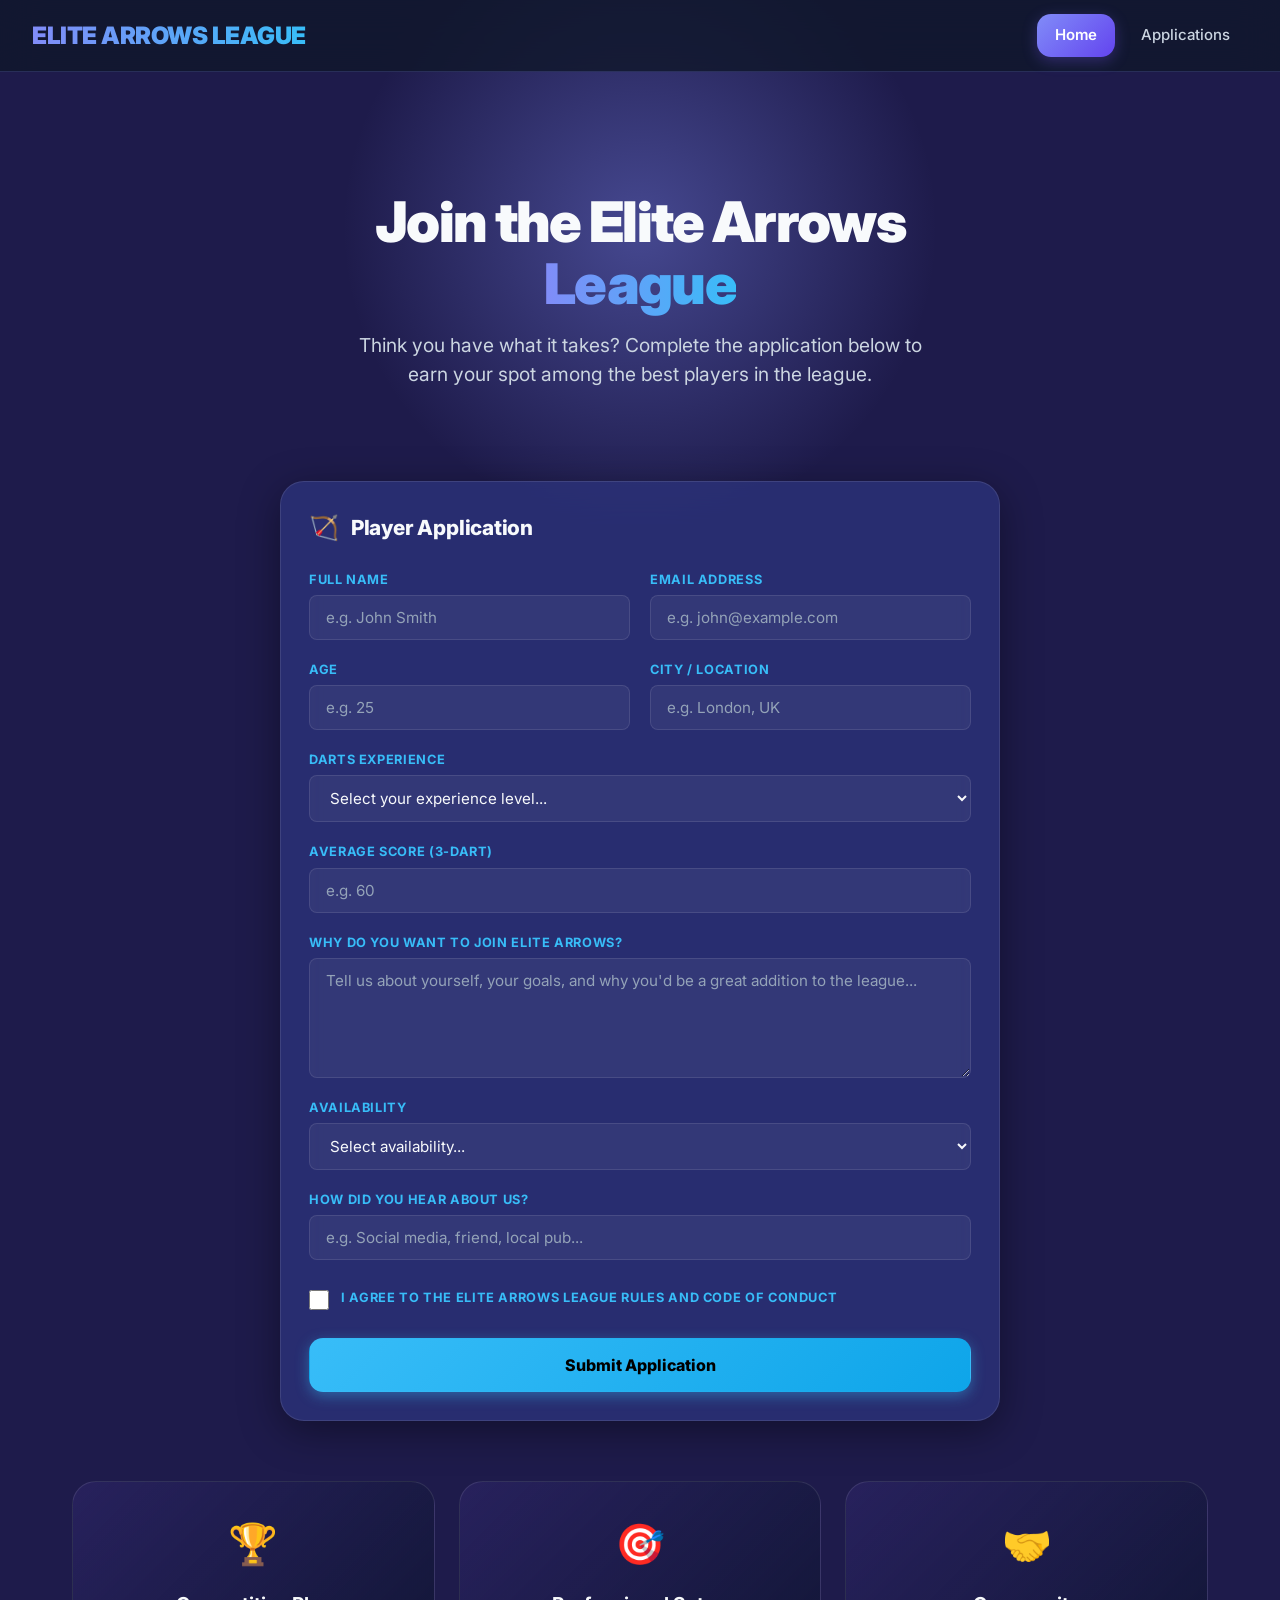
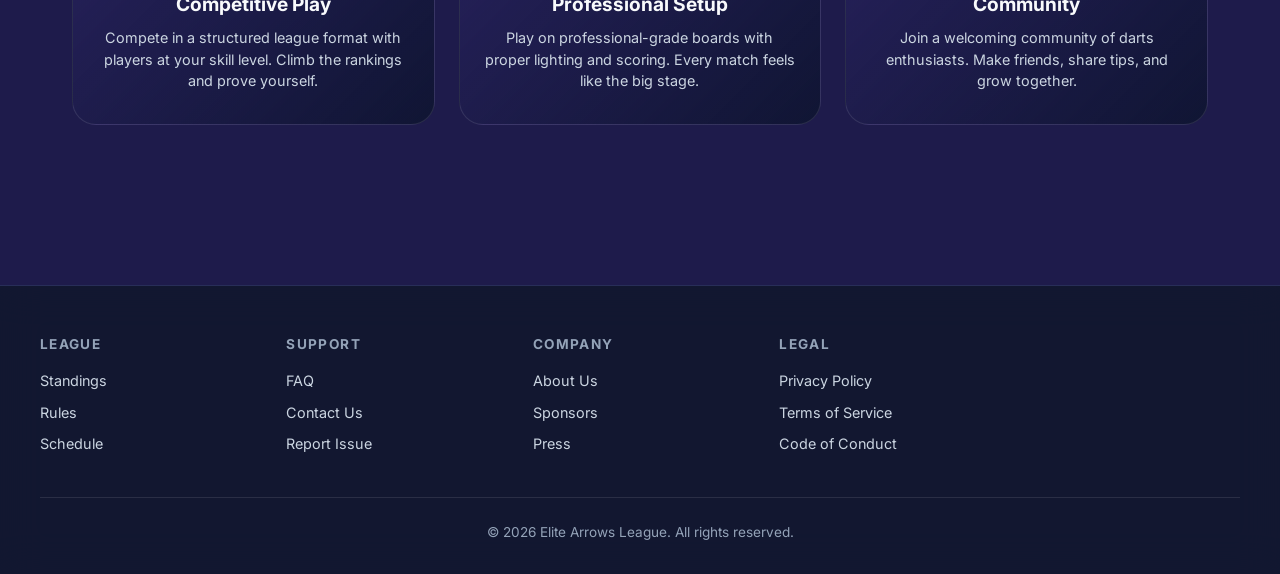
==== index.html @ 90905b4f "Transform merch shop into Elite Arrows League application portal" ====
<!DOCTYPE html>
<html lang="en">
<head>
  <meta charset="UTF-8" />
  <meta name="viewport" content="width=device-width, initial-scale=1.0" />
  <meta name="theme-color" content="#1e1b4b" />
  <meta name="description" content="Join the Elite Arrows League - Submit your application to compete" />
  <title>Elite Arrows League - Applications</title>
  <link rel="preconnect" href="https://fonts.googleapis.com">
  <link rel="preconnect" href="https://fonts.gstatic.com" crossorigin>
  <link href="https://fonts.googleapis.com/css2?family=Inter:wght@300;400;500;600;700;800;900&display=swap" rel="stylesheet">
  <link rel="stylesheet" href="styles.css" />
</head>
<body>
  <div class="page-wrapper">
    <!-- Header -->
    <header class="header">
      <a href="/" class="header-logo">ELITE ARROWS LEAGUE</a>
      <nav class="header-nav">
        <a href="/" class="active">Home</a>
        <a href="applications.html">Applications</a>
      </nav>
      <button class="mobile-menu-btn" id="menuBtn" aria-label="Menu">☰</button>
    </header>

    <!-- Mobile Navigation -->
    <div class="mobile-overlay" id="mobileOverlay"></div>
    <nav class="mobile-nav" id="mobileNav">
      <div class="header-logo">ELITE ARROWS LEAGUE</div>
      <a href="/" class="active">Home</a>
      <a href="applications.html">Applications</a>
    </nav>

    <!-- Main Content -->
    <main class="main-content">
      <!-- Hero -->
      <section class="hero animate-fade-in">
        <h1>Join the Elite Arrows<br><span>League</span></h1>
        <p>Think you have what it takes? Complete the application below to earn your spot among the best players in the league.</p>
      </section>

      <!-- Application Form -->
      <section class="application-section animate-slide-up">
        <div class="application-card card">
          <div class="card-title">
            <span class="card-icon">🏹</span>
            Player Application
          </div>
          <form id="applicationForm" class="application-form">
            <div class="form-row">
              <div class="form-group">
                <label for="fullName">Full Name</label>
                <input type="text" id="fullName" class="form-input" placeholder="e.g. John Smith" required>
              </div>
              <div class="form-group">
                <label for="email">Email Address</label>
                <input type="email" id="email" class="form-input" placeholder="e.g. john@example.com" required>
              </div>
            </div>
            <div class="form-row">
              <div class="form-group">
                <label for="age">Age</label>
                <input type="number" id="age" class="form-input" placeholder="e.g. 25" min="16" max="99" required>
              </div>
              <div class="form-group">
                <label for="location">City / Location</label>
                <input type="text" id="location" class="form-input" placeholder="e.g. London, UK" required>
              </div>
            </div>
            <div class="form-group">
              <label for="experience">Darts Experience</label>
              <select id="experience" class="form-input" required>
                <option value="">Select your experience level...</option>
                <option value="beginner">Beginner - Just starting out</option>
                <option value="intermediate">Intermediate - Play casually with friends</option>
                <option value="advanced">Advanced - League or tournament experience</option>
                <option value="professional">Professional - Competed at a high level</option>
              </select>
            </div>
            <div class="form-group">
              <label for="avgScore">Average Score (3-dart)</label>
              <input type="number" id="avgScore" class="form-input" placeholder="e.g. 60" min="0" max="180" step="0.1">
            </div>
            <div class="form-group">
              <label for="whyJoin">Why do you want to join Elite Arrows?</label>
              <textarea id="whyJoin" class="form-input form-textarea" placeholder="Tell us about yourself, your goals, and why you'd be a great addition to the league..." required></textarea>
            </div>
            <div class="form-group">
              <label for="availability">Availability</label>
              <select id="availability" class="form-input" required>
                <option value="">Select availability...</option>
                <option value="weekdays">Weekdays (Mon-Fri)</option>
                <option value="weekends">Weekends</option>
                <option value="evenings">Evenings (after 6pm)</option>
                <option value="flexible">Flexible - Available anytime</option>
              </select>
            </div>
            <div class="form-group">
              <label for="referral">How did you hear about us?</label>
              <input type="text" id="referral" class="form-input" placeholder="e.g. Social media, friend, local pub...">
            </div>
            <div class="form-group checkbox-group">
              <label class="checkbox-label">
                <input type="checkbox" id="agreeTerms" required>
                <span>I agree to the Elite Arrows League rules and code of conduct</span>
              </label>
            </div>
            <button type="submit" class="btn btn-cyan btn-submit">Submit Application</button>
          </form>
        </div>
      </section>

      <!-- Features -->
      <section class="features-grid">
        <div class="feature-card">
          <div class="feature-icon">🏆</div>
          <h3>Competitive Play</h3>
          <p>Compete in a structured league format with players at your skill level. Climb the rankings and prove yourself.</p>
        </div>
        <div class="feature-card">
          <div class="feature-icon">🎯</div>
          <h3>Professional Setup</h3>
          <p>Play on professional-grade boards with proper lighting and scoring. Every match feels like the big stage.</p>
        </div>
        <div class="feature-card">
          <div class="feature-icon">🤝</div>
          <h3>Community</h3>
          <p>Join a welcoming community of darts enthusiasts. Make friends, share tips, and grow together.</p>
        </div>
      </section>
    </main>

    <!-- Footer -->
    <footer class="footer">
      <div class="footer-grid">
        <div class="footer-col">
          <h4>League</h4>
          <a href="#">Standings</a>
          <a href="#">Rules</a>
          <a href="#">Schedule</a>
        </div>
        <div class="footer-col">
          <h4>Support</h4>
          <a href="#">FAQ</a>
          <a href="#">Contact Us</a>
          <a href="#">Report Issue</a>
        </div>
        <div class="footer-col">
          <h4>Company</h4>
          <a href="#">About Us</a>
          <a href="#">Sponsors</a>
          <a href="#">Press</a>
        </div>
        <div class="footer-col">
          <h4>Legal</h4>
          <a href="#">Privacy Policy</a>
          <a href="#">Terms of Service</a>
          <a href="#">Code of Conduct</a>
        </div>
      </div>
      <div class="footer-bottom">
        &copy; 2026 Elite Arrows League. All rights reserved.
      </div>
    </footer>
  </div>

  <!-- Toast -->
  <div class="toast" id="toast"></div>

  <script src="script.js"></script>
</body>
</html>
---- styles.css ----
:root {
  --bg-primary: #1e1b4b;
  --bg-secondary: #312e81;
  --bg-card: #2e3885a6;
  --bg-hover: #8b5cf633;
  --bg-active: #8b5cf64d;
  --text-primary: #f8fafc;
  --text-secondary: #cbd5e1;
  --text-muted: #94a3b8;
  --accent-primary: #818cf8;
  --accent-hover: #a5b4fc;
  --accent-cyan: #38bdf8;
  --accent-cyan-glow: #38bdf866;
  --accent-purple-glow: #818cf866;
  --success: #10b981;
  --success-bg: #10b9811f;
  --error: #ef4444;
  --error-bg: #ef44441f;
  --warning: #f59e0b;
  --border: #ffffff1a;
  --border-focus: #7c5cfc80;
  --border-radius-sm: 8px;
  --border-radius-md: 14px;
  --border-radius-lg: 24px;
  --container-max: 1200px;
  --header-height: 72px;
}

* {
  box-sizing: border-box;
  -webkit-tap-highlight-color: transparent;
  margin: 0;
  padding: 0;
}

html, body {
  background-color: var(--bg-primary);
  width: 100%;
  min-height: 100%;
  overflow-x: hidden;
}

body {
  color: var(--text-primary);
  -webkit-font-smoothing: antialiased;
  font-family: 'Inter', system-ui, -apple-system, sans-serif;
  line-height: 1.5;
}

a {
  color: inherit;
  text-decoration: none;
}

img {
  max-width: 100%;
  display: block;
}

/* Glassmorphism */
.glass {
  background: linear-gradient(135deg, #0d142eb3 0%, #0a0f24cc 100%);
  backdrop-filter: blur(16px);
  -webkit-backdrop-filter: blur(16px);
  border: 1px solid var(--border);
  box-shadow: 0 8px 32px #0006;
}

/* Layout */
.page-wrapper {
  min-height: 100vh;
  display: flex;
  flex-direction: column;
}

/* Header */
.header {
  height: var(--header-height);
  background: #0f172acc;
  backdrop-filter: blur(20px);
  -webkit-backdrop-filter: blur(20px);
  border-bottom: 1px solid #818cf833;
  padding: 0 32px;
  display: flex;
  align-items: center;
  justify-content: space-between;
  position: sticky;
  top: 0;
  z-index: 100;
}

.header-logo {
  font-size: 1.5rem;
  font-weight: 900;
  letter-spacing: -0.02em;
  background: linear-gradient(to right, var(--accent-primary), var(--accent-cyan));
  -webkit-text-fill-color: transparent;
  -webkit-background-clip: text;
  background-clip: text;
}

.header-nav {
  display: flex;
  align-items: center;
  gap: 8px;
}

.header-nav a {
  color: var(--text-secondary);
  border-radius: var(--border-radius-md);
  padding: 10px 18px;
  font-size: 0.9375rem;
  font-weight: 500;
  transition: all 0.2s;
}

.header-nav a:hover {
  background: var(--bg-hover);
  color: var(--text-primary);
}

.header-nav a.active {
  background: linear-gradient(135deg, var(--accent-primary) 0%, #6344ef 100%);
  color: #fff;
  font-weight: 600;
  box-shadow: 0 4px 15px #7c5cfc4d;
}

.mobile-menu-btn {
  display: none;
  background: #0d142ecc;
  backdrop-filter: blur(12px);
  -webkit-backdrop-filter: blur(12px);
  border: 1px solid var(--border);
  color: var(--accent-cyan);
  width: 44px;
  height: 44px;
  border-radius: 12px;
  align-items: center;
  justify-content: center;
  cursor: pointer;
  font-size: 1.3rem;
  box-shadow: 0 4px 12px #0000004d;
}

/* Main Content */
.main-content {
  flex: 1;
  width: 100%;
  max-width: var(--container-max);
  margin: 0 auto;
  padding: 40px 32px;
}

/* Buttons */
.btn {
  border-radius: var(--border-radius-md);
  cursor: pointer;
  user-select: none;
  -webkit-user-select: none;
  border: 1px solid transparent;
  justify-content: center;
  align-items: center;
  gap: 10px;
  padding: 12px 24px;
  font-size: 0.9rem;
  font-weight: 700;
  font-family: inherit;
  transition: all 0.2s cubic-bezier(0.4, 0, 0.2, 1);
  display: inline-flex;
  text-decoration: none;
}

.btn-primary {
  background: linear-gradient(135deg, var(--accent-primary) 0%, #6344ef 100%);
  color: #fff;
  box-shadow: 0 4px 14px #7c5cfc66;
}

.btn-primary:hover:not(:disabled) {
  transform: translateY(-1px);
  box-shadow: 0 6px 20px #7c5cfc80;
}

.btn-secondary {
  border-color: var(--border);
  color: var(--text-primary);
  background: #ffffff0d;
}

.btn-secondary:hover:not(:disabled) {
  background: #ffffff14;
}

.btn-cyan {
  background: linear-gradient(135deg, var(--accent-cyan), #0ea5e9);
  color: #000;
  font-weight: 800;
  box-shadow: 0 4px 14px var(--accent-cyan-glow);
}

.btn-cyan:hover:not(:disabled) {
  transform: translateY(-1px);
  box-shadow: 0 6px 20px var(--accent-cyan-glow);
}

.btn-sm {
  padding: 8px 16px;
  font-size: 0.8rem;
}

/* Cards */
.card {
  background: var(--bg-card);
  backdrop-filter: blur(20px);
  -webkit-backdrop-filter: blur(20px);
  border: 1px solid var(--border);
  border-radius: var(--border-radius-lg);
  padding: 28px;
  box-shadow: 0 10px 40px #0006;
}

.card-title {
  color: var(--text-primary);
  letter-spacing: -0.01em;
  align-items: center;
  gap: 12px;
  margin-bottom: 24px;
  font-size: 1.3rem;
  font-weight: 800;
  display: flex;
}

/* Hero Section */
.hero {
  text-align: center;
  padding: 80px 0 60px;
  position: relative;
}

.hero::before {
  content: '';
  position: absolute;
  top: -50%;
  left: 50%;
  transform: translateX(-50%);
  width: 600px;
  height: 600px;
  background: radial-gradient(circle, var(--accent-purple-glow) 0%, transparent 70%);
  pointer-events: none;
}

.hero h1 {
  font-size: 3.5rem;
  font-weight: 900;
  letter-spacing: -0.03em;
  line-height: 1.1;
  margin-bottom: 16px;
  position: relative;
}

.hero h1 span {
  background: linear-gradient(to right, var(--accent-primary), var(--accent-cyan));
  -webkit-text-fill-color: transparent;
  -webkit-background-clip: text;
  background-clip: text;
}

.hero p {
  color: var(--text-secondary);
  font-size: 1.2rem;
  max-width: 600px;
  margin: 0 auto 32px;
  position: relative;
}

/* Section Title */
.section-title {
  font-size: 1.8rem;
  font-weight: 900;
  letter-spacing: -0.02em;
  margin-bottom: 32px;
}

.section-title span {
  background: linear-gradient(to right, var(--accent-primary), var(--accent-cyan));
  -webkit-text-fill-color: transparent;
  -webkit-background-clip: text;
  background-clip: text;
}

/* Application Form Section */
.application-section {
  max-width: 720px;
  margin: 0 auto 60px;
}

.application-card .card-icon {
  font-size: 1.5rem;
}

.application-form {
  display: flex;
  flex-direction: column;
  gap: 20px;
}

.form-row {
  display: grid;
  grid-template-columns: 1fr 1fr;
  gap: 20px;
}

.form-group {
  display: flex;
  flex-direction: column;
  gap: 6px;
}

.form-group label {
  color: var(--accent-cyan);
  font-size: 0.8rem;
  font-weight: 700;
  text-transform: uppercase;
  letter-spacing: 0.05em;
}

.form-input {
  background: #ffffff0d;
  border: 1px solid var(--border);
  border-radius: var(--border-radius-sm);
  padding: 12px 16px;
  color: var(--text-primary);
  font-family: inherit;
  font-size: 0.95rem;
  transition: all 0.2s;
  outline: none;
}

.form-input:focus {
  border-color: var(--border-focus);
  box-shadow: 0 0 0 3px #7c5cfc33;
  background: #ffffff14;
}

.form-input::placeholder {
  color: var(--text-muted);
}

.form-textarea {
  min-height: 120px;
  resize: vertical;
}

.checkbox-group {
  margin-top: 8px;
}

.checkbox-label {
  display: flex;
  align-items: flex-start;
  gap: 12px;
  cursor: pointer;
  font-size: 0.9rem;
  color: var(--text-secondary);
}

.checkbox-label input[type="checkbox"] {
  width: 20px;
  height: 20px;
  margin-top: 2px;
  accent-color: var(--accent-primary);
  cursor: pointer;
  flex-shrink: 0;
}

.btn-submit {
  width: 100%;
  padding: 16px;
  font-size: 1rem;
  margin-top: 8px;
}

/* Applications List Page */
.applications-list {
  display: flex;
  flex-direction: column;
  gap: 20px;
}

.app-card {
  background: var(--bg-card);
  border: 1px solid var(--border);
  border-radius: var(--border-radius-lg);
  overflow: hidden;
  transition: all 0.3s;
}

.app-card:hover {
  border-color: var(--accent-primary);
  box-shadow: 0 10px 30px #7c5cfc33;
}

.app-card-header {
  display: flex;
  justify-content: space-between;
  align-items: center;
  padding: 20px 24px;
  border-bottom: 1px solid var(--border);
  background: #ffffff08;
}

.app-name {
  font-size: 1.1rem;
  font-weight: 700;
}

.app-id {
  font-size: 0.75rem;
  color: var(--text-muted);
  margin-top: 4px;
  font-family: monospace;
}

.app-status {
  font-size: 0.75rem;
  font-weight: 700;
  text-transform: uppercase;
  letter-spacing: 0.08em;
  padding: 6px 14px;
  border-radius: 99px;
}

.status-pending {
  background: #f59e0b1f;
  color: var(--warning);
  border: 1px solid #f59e0b33;
}

.status-approved {
  background: #10b9811f;
  color: var(--success);
  border: 1px solid #10b98133;
}

.status-rejected {
  background: #ef44441f;
  color: var(--error);
  border: 1px solid #ef444433;
}

.app-card-body {
  padding: 20px 24px;
}

.app-detail {
  font-size: 0.9rem;
  color: var(--text-secondary);
  margin-bottom: 8px;
}

.app-detail .detail-label {
  color: var(--text-muted);
  font-weight: 600;
}

.app-why-join {
  padding: 12px;
  background: #ffffff08;
  border-radius: var(--border-radius-sm);
  margin: 12px 0;
  border-left: 3px solid var(--accent-primary);
  line-height: 1.6;
}

.pending-badge {
  display: inline-flex;
  align-items: center;
  gap: 8px;
  background: #f59e0b1f;
  color: var(--warning);
  padding: 10px 20px;
  border-radius: 99px;
  font-size: 0.85rem;
  font-weight: 600;
  border: 1px solid #f59e0b33;
}

.pending-badge span {
  font-size: 1.2rem;
  font-weight: 800;
}

/* Features Section */
.features-grid {
  display: grid;
  grid-template-columns: repeat(auto-fill, minmax(300px, 1fr));
  gap: 24px;
  margin: 60px 0;
}

.feature-card {
  border-radius: var(--border-radius-lg);
  border: 1px solid var(--border);
  text-align: center;
  background: linear-gradient(135deg, #7c5cfc1a 0%, #0d142ecc 100%);
  padding: 32px 24px;
  transition: all 0.3s;
}

.feature-card:hover {
  border-color: var(--accent-primary);
  transform: translateY(-5px);
  box-shadow: 0 10px 30px #7c5cfc33;
}

.feature-icon {
  font-size: 2.5rem;
  margin-bottom: 16px;
}

.feature-card h3 {
  font-size: 1.2rem;
  font-weight: 700;
  margin-bottom: 8px;
}

.feature-card p {
  color: var(--text-secondary);
  font-size: 0.9rem;
}

/* Footer */
.footer {
  background: #0f172acc;
  backdrop-filter: blur(20px);
  -webkit-backdrop-filter: blur(20px);
  border-top: 1px solid #818cf833;
  padding: 48px 32px 32px;
  margin-top: 60px;
}

.footer-grid {
  max-width: var(--container-max);
  margin: 0 auto;
  display: grid;
  grid-template-columns: repeat(auto-fill, minmax(200px, 1fr));
  gap: 32px;
}

.footer-col h4 {
  font-size: 0.85rem;
  text-transform: uppercase;
  letter-spacing: 0.1em;
  color: var(--text-muted);
  margin-bottom: 16px;
}

.footer-col a {
  display: block;
  color: var(--text-secondary);
  font-size: 0.9rem;
  margin-bottom: 10px;
  transition: color 0.2s;
}

.footer-col a:hover {
  color: var(--accent-cyan);
}

.footer-bottom {
  max-width: var(--container-max);
  margin: 32px auto 0;
  padding-top: 24px;
  border-top: 1px solid var(--border);
  text-align: center;
  color: var(--text-muted);
  font-size: 0.85rem;
}

/* Text utilities */
.text-gradient {
  background: linear-gradient(to right, #fff 0%, var(--accent-cyan) 100%);
  -webkit-text-fill-color: transparent;
  -webkit-background-clip: text;
  background-clip: text;
}

/* Animations */
.animate-fade-in {
  animation: 0.5s ease-out fadeIn;
}

@keyframes fadeIn {
  from { opacity: 0; }
  to { opacity: 1; }
}

.animate-slide-up {
  animation: 0.3s ease-out slideUp;
}

@keyframes slideUp {
  from { opacity: 0; transform: translateY(20px); }
  to { opacity: 1; transform: translateY(0); }
}

/* Mobile Menu Overlay */
.mobile-overlay {
  display: none;
  position: fixed;
  inset: 0;
  background: #020617cc;
  backdrop-filter: blur(4px);
  -webkit-backdrop-filter: blur(4px);
  z-index: 200;
  opacity: 0;
  pointer-events: none;
  transition: opacity 0.3s;
}

.mobile-overlay.open {
  opacity: 1;
  pointer-events: auto;
}

.mobile-nav {
  position: fixed;
  top: 0;
  left: 0;
  bottom: 0;
  width: 85%;
  max-width: 300px;
  background: #0f172acc;
  backdrop-filter: blur(20px);
  -webkit-backdrop-filter: blur(20px);
  border-right: 1px solid #818cf833;
  z-index: 201;
  transform: translateX(-100%);
  transition: transform 0.3s cubic-bezier(0.4, 0, 0.2, 1);
  padding: 24px;
  display: flex;
  flex-direction: column;
  gap: 8px;
}

.mobile-nav.open {
  transform: translateX(0);
}

.mobile-nav .header-logo {
  margin-bottom: 24px;
  padding-bottom: 24px;
  border-bottom: 1px solid var(--border);
}

.mobile-nav a {
  color: var(--text-secondary);
  border-radius: var(--border-radius-md);
  padding: 14px 16px;
  font-size: 1rem;
  font-weight: 500;
  transition: all 0.2s;
}

.mobile-nav a:hover,
.mobile-nav a.active {
  background: var(--bg-hover);
  color: var(--text-primary);
}

/* Toast Notification */
.toast {
  position: fixed;
  bottom: 24px;
  right: 24px;
  background: var(--bg-secondary);
  border: 1px solid var(--border);
  border-radius: var(--border-radius-md);
  padding: 16px 24px;
  backdrop-filter: blur(16px);
  -webkit-backdrop-filter: blur(16px);
  box-shadow: 0 10px 40px #0009;
  transform: translateY(100px);
  opacity: 0;
  transition: all 0.3s cubic-bezier(0.4, 0, 0.2, 1);
  z-index: 999;
  font-weight: 600;
  display: flex;
  align-items: center;
  gap: 10px;
}

.toast.show {
  transform: translateY(0);
  opacity: 1;
}

.toast.success {
  border-color: var(--success);
}

.toast .toast-icon {
  font-size: 1.2rem;
}

/* Responsive */
@media (max-width: 1024px) {
  .hero h1 {
    font-size: 2.5rem;
  }
}

@media (max-width: 768px) {
  .header-nav {
    display: none;
  }

  .mobile-menu-btn {
    display: flex;
  }

  .main-content {
    padding: 24px 16px;
  }

  .hero {
    padding: 48px 0 40px;
  }

  .hero h1 {
    font-size: 2rem;
  }

  .hero p {
    font-size: 1rem;
  }

  .features-grid {
    grid-template-columns: 1fr;
  }

  .footer {
    padding: 32px 16px 24px;
  }

  .header {
    padding: 0 16px;
  }

  .form-row {
    grid-template-columns: 1fr;
  }
}
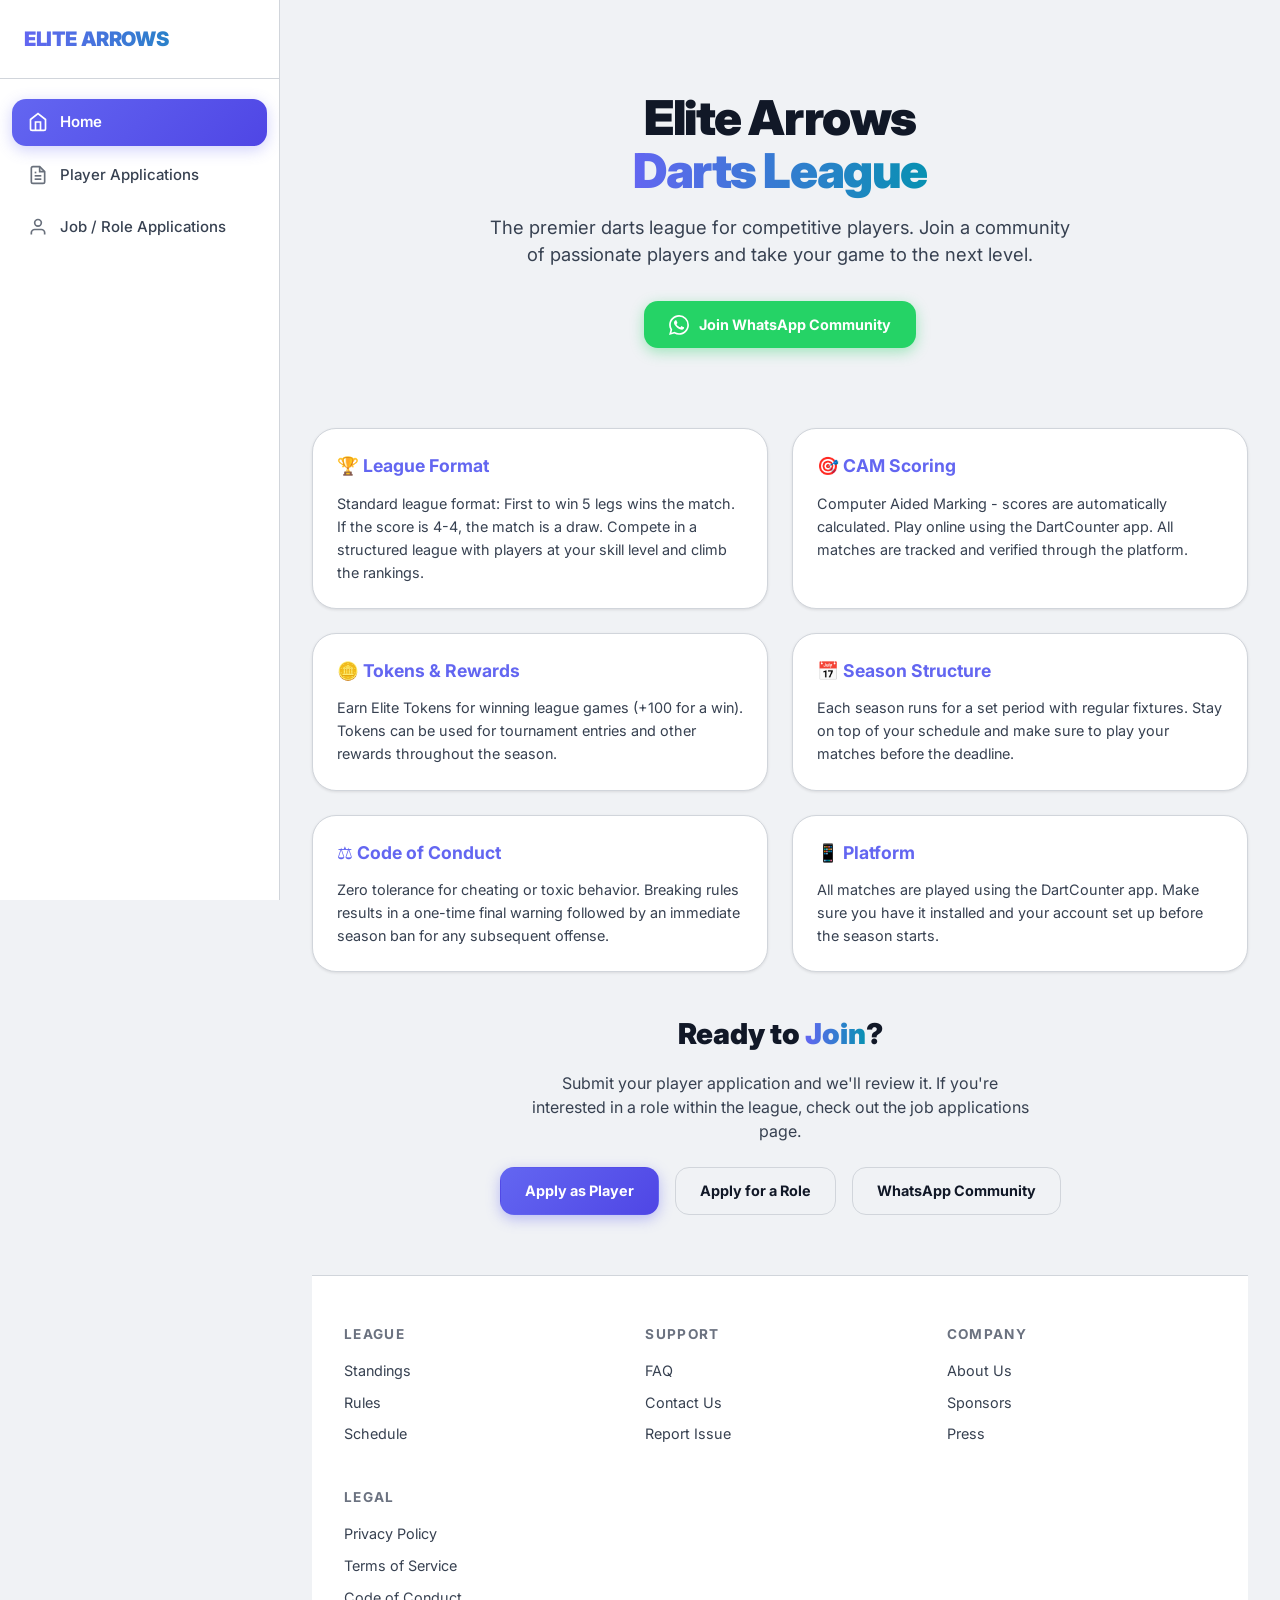
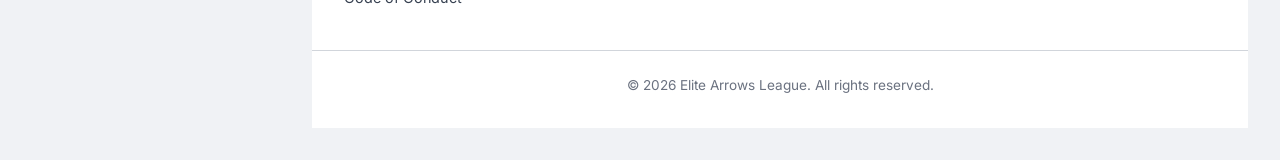
==== commit 912d2381: "Redesign site with sidebar layout, light theme, add roles page and WhatsApp link" ====
--- a/index.html
+++ b/index.html
@@ -3,9 +3,9 @@
 <head>
   <meta charset="UTF-8" />
   <meta name="viewport" content="width=device-width, initial-scale=1.0" />
-  <meta name="theme-color" content="#1e1b4b" />
-  <meta name="description" content="Join the Elite Arrows League - Submit your application to compete" />
-  <title>Elite Arrows League - Applications</title>
+  <meta name="theme-color" content="#f0f2f5" />
+  <meta name="description" content="Elite Arrows Darts League - Join the community" />
+  <title>Elite Arrows League</title>
   <link rel="preconnect" href="https://fonts.googleapis.com">
   <link rel="preconnect" href="https://fonts.gstatic.com" crossorigin>
   <link href="https://fonts.googleapis.com/css2?family=Inter:wght@300;400;500;600;700;800;900&display=swap" rel="stylesheet">
@@ -13,155 +13,124 @@
 </head>
 <body>
   <div class="page-wrapper">
-    <!-- Header -->
-    <header class="header">
-      <a href="/" class="header-logo">ELITE ARROWS LEAGUE</a>
-      <nav class="header-nav">
-        <a href="/" class="active">Home</a>
-        <a href="applications.html">Applications</a>
+    <!-- Sidebar -->
+    <aside class="sidebar">
+      <div class="sidebar-header">
+        <div class="sidebar-logo">ELITE ARROWS</div>
+      </div>
+      <nav class="sidebar-nav">
+        <a href="/" class="nav-item active">
+          <svg class="nav-icon" viewBox="0 0 24 24" fill="none" stroke="currentColor" stroke-width="2"><path d="M3 9l9-7 9 7v11a2 2 0 0 1-2 2H5a2 2 0 0 1-2-2z"/><polyline points="9 22 9 12 15 12 15 22"/></svg>
+          Home
+        </a>
+        <a href="applications.html" class="nav-item">
+          <svg class="nav-icon" viewBox="0 0 24 24" fill="none" stroke="currentColor" stroke-width="2"><path d="M14 2H6a2 2 0 0 0-2 2v16a2 2 0 0 0 2 2h12a2 2 0 0 0 2-2V8z"/><polyline points="14 2 14 8 20 8"/><line x1="16" y1="13" x2="8" y2="13"/><line x1="16" y1="17" x2="8" y2="17"/><polyline points="10 9 9 9 8 9"/></svg>
+          Player Applications
+        </a>
+        <a href="roles.html" class="nav-item">
+          <svg class="nav-icon" viewBox="0 0 24 24" fill="none" stroke="currentColor" stroke-width="2"><path d="M20 21v-2a4 4 0 0 0-4-4H8a4 4 0 0 0-4 4v2"/><circle cx="12" cy="7" r="4"/></svg>
+          Job / Role Applications
+        </a>
       </nav>
+    </aside>
+
+    <!-- Mobile Header -->
+    <div class="mobile-header">
+      <div class="sidebar-logo">ELITE ARROWS</div>
       <button class="mobile-menu-btn" id="menuBtn" aria-label="Menu">☰</button>
-    </header>
-
-    <!-- Mobile Navigation -->
+    </div>
     <div class="mobile-overlay" id="mobileOverlay"></div>
     <nav class="mobile-nav" id="mobileNav">
-      <div class="header-logo">ELITE ARROWS LEAGUE</div>
-      <a href="/" class="active">Home</a>
-      <a href="applications.html">Applications</a>
+      <div class="sidebar-logo" style="padding: 24px; border-bottom: 1px solid var(--border); margin-bottom: 12px;">ELITE ARROWS</div>
+      <a href="/" class="nav-item active">Home</a>
+      <a href="applications.html" class="nav-item">Player Applications</a>
+      <a href="roles.html" class="nav-item">Job / Role Applications</a>
     </nav>
 
     <!-- Main Content -->
     <main class="main-content">
       <!-- Hero -->
       <section class="hero animate-fade-in">
-        <h1>Join the Elite Arrows<br><span>League</span></h1>
-        <p>Think you have what it takes? Complete the application below to earn your spot among the best players in the league.</p>
+        <h1>Elite Arrows<br><span>Darts League</span></h1>
+        <p>The premier darts league for competitive players. Join a community of passionate players and take your game to the next level.</p>
+        <a href="https://chat.whatsapp.com/GNaYyJDxzMADbA1ARI1kne" target="_blank" rel="noopener noreferrer" class="btn btn-green">
+          <svg viewBox="0 0 24 24" width="20" height="20" fill="currentColor" style="flex-shrink: 0;"><path d="M17.472 14.382c-.297-.149-1.758-.867-2.03-.967-.273-.099-.471-.148-.67.15-.197.297-.767.966-.94 1.164-.173.199-.347.223-.644.075-.297-.15-1.255-.463-2.39-1.475-.883-.788-1.48-1.761-1.653-2.059-.173-.297-.018-.458.13-.606.134-.133.298-.347.446-.52.149-.174.198-.298.298-.497.099-.198.05-.371-.025-.52-.075-.149-.669-1.612-.916-2.207-.242-.579-.487-.5-.669-.51-.173-.008-.371-.01-.57-.01-.198 0-.52.074-.792.372-.272.297-1.04 1.016-1.04 2.479 0 1.462 1.065 2.875 1.213 3.074.149.198 2.096 3.2 5.077 4.487.709.306 1.262.489 1.694.625.712.227 1.36.195 1.871.118.571-.085 1.758-.719 2.006-1.413.248-.694.248-1.289.173-1.413-.074-.124-.272-.198-.57-.347m-5.421 7.403h-.004a9.87 9.87 0 01-5.031-1.378l-.361-.214-3.741.982.998-3.648-.235-.374a9.86 9.86 0 01-1.51-5.26c.001-5.45 4.436-9.884 9.888-9.884 2.64 0 5.122 1.03 6.988 2.898a9.825 9.825 0 012.893 6.994c-.003 5.45-4.437 9.884-9.885 9.884m8.413-18.297A11.815 11.815 0 0012.05 0C5.495 0 .16 5.335.157 11.892c0 2.096.547 4.142 1.588 5.945L.057 24l6.305-1.654a11.882 11.882 0 005.683 1.448h.005c6.554 0 11.89-5.335 11.893-11.893a11.821 11.821 0 00-3.48-8.413z"/></svg>
+          Join WhatsApp Community
+        </a>
       </section>
 
-      <!-- Application Form -->
-      <section class="application-section animate-slide-up">
-        <div class="application-card card">
-          <div class="card-title">
-            <span class="card-icon">🏹</span>
-            Player Application
-          </div>
-          <form id="applicationForm" class="application-form">
-            <div class="form-row">
-              <div class="form-group">
-                <label for="fullName">Full Name</label>
-                <input type="text" id="fullName" class="form-input" placeholder="e.g. John Smith" required>
-              </div>
-              <div class="form-group">
-                <label for="email">Email Address</label>
-                <input type="email" id="email" class="form-input" placeholder="e.g. john@example.com" required>
-              </div>
-            </div>
-            <div class="form-row">
-              <div class="form-group">
-                <label for="age">Age</label>
-                <input type="number" id="age" class="form-input" placeholder="e.g. 25" min="16" max="99" required>
-              </div>
-              <div class="form-group">
-                <label for="location">City / Location</label>
-                <input type="text" id="location" class="form-input" placeholder="e.g. London, UK" required>
-              </div>
-            </div>
-            <div class="form-group">
-              <label for="experience">Darts Experience</label>
-              <select id="experience" class="form-input" required>
-                <option value="">Select your experience level...</option>
-                <option value="beginner">Beginner - Just starting out</option>
-                <option value="intermediate">Intermediate - Play casually with friends</option>
-                <option value="advanced">Advanced - League or tournament experience</option>
-                <option value="professional">Professional - Competed at a high level</option>
-              </select>
-            </div>
-            <div class="form-group">
-              <label for="avgScore">Average Score (3-dart)</label>
-              <input type="number" id="avgScore" class="form-input" placeholder="e.g. 60" min="0" max="180" step="0.1">
-            </div>
-            <div class="form-group">
-              <label for="whyJoin">Why do you want to join Elite Arrows?</label>
-              <textarea id="whyJoin" class="form-input form-textarea" placeholder="Tell us about yourself, your goals, and why you'd be a great addition to the league..." required></textarea>
-            </div>
-            <div class="form-group">
-              <label for="availability">Availability</label>
-              <select id="availability" class="form-input" required>
-                <option value="">Select availability...</option>
-                <option value="weekdays">Weekdays (Mon-Fri)</option>
-                <option value="weekends">Weekends</option>
-                <option value="evenings">Evenings (after 6pm)</option>
-                <option value="flexible">Flexible - Available anytime</option>
-              </select>
-            </div>
-            <div class="form-group">
-              <label for="referral">How did you hear about us?</label>
-              <input type="text" id="referral" class="form-input" placeholder="e.g. Social media, friend, local pub...">
-            </div>
-            <div class="form-group checkbox-group">
-              <label class="checkbox-label">
-                <input type="checkbox" id="agreeTerms" required>
-                <span>I agree to the Elite Arrows League rules and code of conduct</span>
-              </label>
-            </div>
-            <button type="submit" class="btn btn-cyan btn-submit">Submit Application</button>
-          </form>
+      <!-- League info -->
+      <section class="league-info animate-slide-up">
+        <div class="league-info-card">
+          <h3>🏆 League Format</h3>
+          <p>Standard league format: First to win 5 legs wins the match. If the score is 4-4, the match is a draw. Compete in a structured league with players at your skill level and climb the rankings.</p>
+        </div>
+        <div class="league-info-card">
+          <h3>🎯 CAM Scoring</h3>
+          <p>Computer Aided Marking - scores are automatically calculated. Play online using the DartCounter app. All matches are tracked and verified through the platform.</p>
+        </div>
+        <div class="league-info-card">
+          <h3>🪙 Tokens & Rewards</h3>
+          <p>Earn Elite Tokens for winning league games (+100 for a win). Tokens can be used for tournament entries and other rewards throughout the season.</p>
+        </div>
+        <div class="league-info-card">
+          <h3>📅 Season Structure</h3>
+          <p>Each season runs for a set period with regular fixtures. Stay on top of your schedule and make sure to play your matches before the deadline.</p>
+        </div>
+        <div class="league-info-card">
+          <h3>⚖️ Code of Conduct</h3>
+          <p>Zero tolerance for cheating or toxic behavior. Breaking rules results in a one-time final warning followed by an immediate season ban for any subsequent offense.</p>
+        </div>
+        <div class="league-info-card">
+          <h3>📱 Platform</h3>
+          <p>All matches are played using the DartCounter app. Make sure you have it installed and your account set up before the season starts.</p>
         </div>
       </section>
 
-      <!-- Features -->
-      <section class="features-grid">
-        <div class="feature-card">
-          <div class="feature-icon">🏆</div>
-          <h3>Competitive Play</h3>
-          <p>Compete in a structured league format with players at your skill level. Climb the rankings and prove yourself.</p>
-        </div>
-        <div class="feature-card">
-          <div class="feature-icon">🎯</div>
-          <h3>Professional Setup</h3>
-          <p>Play on professional-grade boards with proper lighting and scoring. Every match feels like the big stage.</p>
-        </div>
-        <div class="feature-card">
-          <div class="feature-icon">🤝</div>
-          <h3>Community</h3>
-          <p>Join a welcoming community of darts enthusiasts. Make friends, share tips, and grow together.</p>
+      <!-- CTA -->
+      <section style="text-align: center; margin: 40px 0;">
+        <h2 style="font-size: 1.8rem; font-weight: 900; margin-bottom: 16px; color: var(--text-primary);">Ready to <span style="background: linear-gradient(to right, var(--accent-primary), var(--accent-cyan)); -webkit-text-fill-color: transparent; -webkit-background-clip: text; background-clip: text;">Join</span>?</h2>
+        <p style="color: var(--text-secondary); margin-bottom: 24px; max-width: 500px; margin-left: auto; margin-right: auto;">Submit your player application and we'll review it. If you're interested in a role within the league, check out the job applications page.</p>
+        <div style="display: flex; gap: 16px; justify-content: center; flex-wrap: wrap;">
+          <a href="applications.html" class="btn btn-primary">Apply as Player</a>
+          <a href="roles.html" class="btn btn-secondary">Apply for a Role</a>
+          <a href="https://chat.whatsapp.com/GNaYyJDxzMADbA1ARI1kne" target="_blank" rel="noopener noreferrer" class="btn btn-secondary">WhatsApp Community</a>
         </div>
       </section>
+
+      <!-- Footer -->
+      <footer class="footer">
+        <div class="footer-grid">
+          <div class="footer-col">
+            <h4>League</h4>
+            <a href="#">Standings</a>
+            <a href="#">Rules</a>
+            <a href="#">Schedule</a>
+          </div>
+          <div class="footer-col">
+            <h4>Support</h4>
+            <a href="#">FAQ</a>
+            <a href="#">Contact Us</a>
+            <a href="#">Report Issue</a>
+          </div>
+          <div class="footer-col">
+            <h4>Company</h4>
+            <a href="#">About Us</a>
+            <a href="#">Sponsors</a>
+            <a href="#">Press</a>
+          </div>
+          <div class="footer-col">
+            <h4>Legal</h4>
+            <a href="#">Privacy Policy</a>
+            <a href="#">Terms of Service</a>
+            <a href="#">Code of Conduct</a>
+          </div>
+        </div>
+        <div class="footer-bottom">
+          &copy; 2026 Elite Arrows League. All rights reserved.
+        </div>
+      </footer>
     </main>
-
-    <!-- Footer -->
-    <footer class="footer">
-      <div class="footer-grid">
-        <div class="footer-col">
-          <h4>League</h4>
-          <a href="#">Standings</a>
-          <a href="#">Rules</a>
-          <a href="#">Schedule</a>
-        </div>
-        <div class="footer-col">
-          <h4>Support</h4>
-          <a href="#">FAQ</a>
-          <a href="#">Contact Us</a>
-          <a href="#">Report Issue</a>
-        </div>
-        <div class="footer-col">
-          <h4>Company</h4>
-          <a href="#">About Us</a>
-          <a href="#">Sponsors</a>
-          <a href="#">Press</a>
-        </div>
-        <div class="footer-col">
-          <h4>Legal</h4>
-          <a href="#">Privacy Policy</a>
-          <a href="#">Terms of Service</a>
-          <a href="#">Code of Conduct</a>
-        </div>
-      </div>
-      <div class="footer-bottom">
-        &copy; 2026 Elite Arrows League. All rights reserved.
-      </div>
-    </footer>
   </div>
 
   <!-- Toast -->
--- a/styles.css
+++ b/styles.css
@@ -1,29 +1,30 @@
 :root {
-  --bg-primary: #1e1b4b;
-  --bg-secondary: #312e81;
-  --bg-card: #2e3885a6;
-  --bg-hover: #8b5cf633;
-  --bg-active: #8b5cf64d;
-  --text-primary: #f8fafc;
-  --text-secondary: #cbd5e1;
-  --text-muted: #94a3b8;
-  --accent-primary: #818cf8;
-  --accent-hover: #a5b4fc;
-  --accent-cyan: #38bdf8;
-  --accent-cyan-glow: #38bdf866;
-  --accent-purple-glow: #818cf866;
+  --bg-primary: #f0f2f5;
+  --bg-secondary: #ffffff;
+  --bg-card: #ffffff;
+  --bg-hover: #e8ecf1;
+  --bg-active: #d1d5db;
+  --text-primary: #111827;
+  --text-secondary: #374151;
+  --text-muted: #6b7280;
+  --accent-primary: #6366f1;
+  --accent-hover: #4f46e5;
+  --accent-cyan: #0891b2;
+  --accent-cyan-glow: rgba(8, 145, 178, 0.3);
+  --accent-purple-glow: rgba(99, 102, 241, 0.3);
   --success: #10b981;
-  --success-bg: #10b9811f;
+  --success-bg: rgba(16, 185, 129, 0.12);
   --error: #ef4444;
-  --error-bg: #ef44441f;
+  --error-bg: rgba(239, 68, 68, 0.12);
   --warning: #f59e0b;
-  --border: #ffffff1a;
-  --border-focus: #7c5cfc80;
+  --border: #d1d5db;
+  --border-focus: rgba(99, 102, 241, 0.5);
+  --sidebar-width: 280px;
+  --header-height: 64px;
   --border-radius-sm: 8px;
   --border-radius-md: 14px;
   --border-radius-lg: 24px;
   --container-max: 1200px;
-  --header-height: 72px;
 }
 
 * {
@@ -57,40 +58,33 @@
   display: block;
 }
 
-/* Glassmorphism */
-.glass {
-  background: linear-gradient(135deg, #0d142eb3 0%, #0a0f24cc 100%);
-  backdrop-filter: blur(16px);
-  -webkit-backdrop-filter: blur(16px);
-  border: 1px solid var(--border);
-  box-shadow: 0 8px 32px #0006;
-}
-
 /* Layout */
 .page-wrapper {
   min-height: 100vh;
   display: flex;
+}
+
+/* Sidebar */
+.sidebar {
+  width: var(--sidebar-width);
+  background: var(--bg-secondary);
+  border-right: 1px solid var(--border);
   flex-direction: column;
-}
-
-/* Header */
-.header {
-  height: var(--header-height);
-  background: #0f172acc;
-  backdrop-filter: blur(20px);
-  -webkit-backdrop-filter: blur(20px);
-  border-bottom: 1px solid #818cf833;
-  padding: 0 32px;
-  display: flex;
-  align-items: center;
-  justify-content: space-between;
+  height: 100vh;
   position: sticky;
   top: 0;
+  left: 0;
+  display: flex;
   z-index: 100;
 }
 
-.header-logo {
-  font-size: 1.5rem;
+.sidebar-header {
+  border-bottom: 1px solid var(--border);
+  padding: 24px;
+}
+
+.sidebar-logo {
+  font-size: 1.25rem;
   font-weight: 900;
   letter-spacing: -0.02em;
   background: linear-gradient(to right, var(--accent-primary), var(--accent-cyan));
@@ -99,57 +93,150 @@
   background-clip: text;
 }
 
-.header-nav {
-  display: flex;
+.sidebar-nav {
+  flex: 1;
+  padding: 20px 12px;
+  overflow-y: auto;
+}
+
+.nav-item {
+  color: var(--text-secondary);
+  border-radius: var(--border-radius-md);
+  cursor: pointer;
+  text-align: left;
+  background: none;
+  border: none;
   align-items: center;
-  gap: 8px;
-}
-
-.header-nav a {
-  color: var(--text-secondary);
-  border-radius: var(--border-radius-md);
-  padding: 10px 18px;
+  gap: 12px;
+  width: 100%;
+  margin-bottom: 6px;
+  padding: 12px 16px;
   font-size: 0.9375rem;
   font-weight: 500;
+  text-decoration: none;
   transition: all 0.2s;
-}
-
-.header-nav a:hover {
+  display: flex;
+}
+
+.nav-item:hover {
   background: var(--bg-hover);
   color: var(--text-primary);
 }
 
-.header-nav a.active {
-  background: linear-gradient(135deg, var(--accent-primary) 0%, #6344ef 100%);
+.nav-item.active {
+  background: linear-gradient(135deg, var(--accent-primary) 0%, #4f46e5 100%);
   color: #fff;
   font-weight: 600;
-  box-shadow: 0 4px 15px #7c5cfc4d;
+  box-shadow: 0 4px 15px rgba(99, 102, 241, 0.3);
+}
+
+.nav-icon {
+  width: 20px;
+  height: 20px;
+  opacity: 0.75;
+  flex-shrink: 0;
+}
+
+.nav-item.active .nav-icon {
+  opacity: 1;
+}
+
+/* Main Content */
+.main-content {
+  flex: 1;
+  max-width: calc(100vw - var(--sidebar-width));
+  padding: 32px;
+  min-height: 100vh;
+}
+
+/* Mobile menu */
+.mobile-header {
+  display: none;
+  height: var(--header-height);
+  z-index: 1001;
+  padding: 0 16px;
+  background: var(--bg-secondary);
+  border-bottom: 1px solid var(--border);
+  justify-content: space-between;
+  align-items: center;
+  position: sticky;
+  top: 0;
 }
 
 .mobile-menu-btn {
-  display: none;
-  background: #0d142ecc;
-  backdrop-filter: blur(12px);
-  -webkit-backdrop-filter: blur(12px);
+  background: none;
   border: 1px solid var(--border);
-  color: var(--accent-cyan);
+  color: var(--text-primary);
   width: 44px;
   height: 44px;
   border-radius: 12px;
+  display: flex;
   align-items: center;
   justify-content: center;
   cursor: pointer;
   font-size: 1.3rem;
-  box-shadow: 0 4px 12px #0000004d;
-}
-
-/* Main Content */
-.main-content {
-  flex: 1;
-  width: 100%;
-  max-width: var(--container-max);
-  margin: 0 auto;
-  padding: 40px 32px;
+}
+
+.mobile-overlay {
+  display: none;
+  position: fixed;
+  inset: 0;
+  background: rgba(0, 0, 0, 0.5);
+  z-index: 200;
+  opacity: 0;
+  pointer-events: none;
+  transition: opacity 0.3s;
+}
+
+.mobile-overlay.open {
+  display: block;
+  opacity: 1;
+  pointer-events: auto;
+}
+
+.mobile-nav {
+  display: none;
+  position: fixed;
+  top: 0;
+  left: 0;
+  bottom: 0;
+  width: 85%;
+  max-width: 300px;
+  background: var(--bg-secondary);
+  border-right: 1px solid var(--border);
+  z-index: 201;
+  transform: translateX(-100%);
+  transition: transform 0.3s cubic-bezier(0.4, 0, 0.2, 1);
+  padding: 24px;
+  flex-direction: column;
+  gap: 8px;
+  box-shadow: 4px 0 20px rgba(0, 0, 0, 0.15);
+}
+
+.mobile-nav.open {
+  display: flex;
+  transform: translateX(0);
+}
+
+.mobile-nav .sidebar-logo {
+  margin-bottom: 12px;
+  padding-bottom: 24px;
+  border-bottom: 1px solid var(--border);
+}
+
+.mobile-nav .nav-item {
+  color: var(--text-secondary);
+  border-radius: var(--border-radius-md);
+  padding: 14px 16px;
+  font-size: 1rem;
+  font-weight: 500;
+  transition: all 0.2s;
+}
+
+.mobile-nav .nav-item:hover,
+.mobile-nav .nav-item.active {
+  background: var(--bg-hover);
+  color: var(--text-primary);
 }
 
 /* Buttons */
@@ -172,36 +259,43 @@
 }
 
 .btn-primary {
-  background: linear-gradient(135deg, var(--accent-primary) 0%, #6344ef 100%);
+  background: linear-gradient(135deg, var(--accent-primary) 0%, #4f46e5 100%);
   color: #fff;
-  box-shadow: 0 4px 14px #7c5cfc66;
+  box-shadow: 0 4px 14px rgba(99, 102, 241, 0.4);
 }
 
 .btn-primary:hover:not(:disabled) {
   transform: translateY(-1px);
-  box-shadow: 0 6px 20px #7c5cfc80;
+  box-shadow: 0 6px 20px rgba(99, 102, 241, 0.5);
 }
 
 .btn-secondary {
   border-color: var(--border);
   color: var(--text-primary);
-  background: #ffffff0d;
+  background: transparent;
 }
 
 .btn-secondary:hover:not(:disabled) {
-  background: #ffffff14;
+  background: var(--bg-hover);
 }
 
 .btn-cyan {
-  background: linear-gradient(135deg, var(--accent-cyan), #0ea5e9);
-  color: #000;
+  background: linear-gradient(135deg, var(--accent-cyan), #0e7490);
+  color: #fff;
   font-weight: 800;
   box-shadow: 0 4px 14px var(--accent-cyan-glow);
 }
 
-.btn-cyan:hover:not(:disabled) {
+.btn-green {
+  background: #25D366;
+  color: #fff;
+  font-weight: 700;
+  box-shadow: 0 4px 14px rgba(37, 211, 102, 0.4);
+}
+
+.btn-green:hover {
   transform: translateY(-1px);
-  box-shadow: 0 6px 20px var(--accent-cyan-glow);
+  box-shadow: 0 6px 20px rgba(37, 211, 102, 0.5);
 }
 
 .btn-sm {
@@ -212,12 +306,10 @@
 /* Cards */
 .card {
   background: var(--bg-card);
-  backdrop-filter: blur(20px);
-  -webkit-backdrop-filter: blur(20px);
   border: 1px solid var(--border);
   border-radius: var(--border-radius-lg);
   padding: 28px;
-  box-shadow: 0 10px 40px #0006;
+  box-shadow: 0 1px 3px rgba(0, 0, 0, 0.1);
 }
 
 .card-title {
@@ -234,29 +326,17 @@
 /* Hero Section */
 .hero {
   text-align: center;
-  padding: 80px 0 60px;
+  padding: 60px 0 40px;
   position: relative;
 }
 
-.hero::before {
-  content: '';
-  position: absolute;
-  top: -50%;
-  left: 50%;
-  transform: translateX(-50%);
-  width: 600px;
-  height: 600px;
-  background: radial-gradient(circle, var(--accent-purple-glow) 0%, transparent 70%);
-  pointer-events: none;
-}
-
 .hero h1 {
-  font-size: 3.5rem;
+  font-size: 3rem;
   font-weight: 900;
   letter-spacing: -0.03em;
   line-height: 1.1;
   margin-bottom: 16px;
-  position: relative;
+  color: var(--text-primary);
 }
 
 .hero h1 span {
@@ -268,10 +348,9 @@
 
 .hero p {
   color: var(--text-secondary);
-  font-size: 1.2rem;
+  font-size: 1.15rem;
   max-width: 600px;
   margin: 0 auto 32px;
-  position: relative;
 }
 
 /* Section Title */
@@ -280,6 +359,7 @@
   font-weight: 900;
   letter-spacing: -0.02em;
   margin-bottom: 32px;
+  color: var(--text-primary);
 }
 
 .section-title span {
@@ -289,7 +369,7 @@
   background-clip: text;
 }
 
-/* Application Form Section */
+/* Application Form */
 .application-section {
   max-width: 720px;
   margin: 0 auto 60px;
@@ -326,7 +406,7 @@
 }
 
 .form-input {
-  background: #ffffff0d;
+  background: var(--bg-secondary);
   border: 1px solid var(--border);
   border-radius: var(--border-radius-sm);
   padding: 12px 16px;
@@ -338,9 +418,8 @@
 }
 
 .form-input:focus {
-  border-color: var(--border-focus);
-  box-shadow: 0 0 0 3px #7c5cfc33;
-  background: #ffffff14;
+  border-color: var(--accent-primary);
+  box-shadow: 0 0 0 3px var(--border-focus);
 }
 
 .form-input::placeholder {
@@ -381,7 +460,7 @@
   margin-top: 8px;
 }
 
-/* Applications List Page */
+/* Applications List */
 .applications-list {
   display: flex;
   flex-direction: column;
@@ -398,7 +477,7 @@
 
 .app-card:hover {
   border-color: var(--accent-primary);
-  box-shadow: 0 10px 30px #7c5cfc33;
+  box-shadow: 0 4px 12px rgba(99, 102, 241, 0.15);
 }
 
 .app-card-header {
@@ -407,12 +486,13 @@
   align-items: center;
   padding: 20px 24px;
   border-bottom: 1px solid var(--border);
-  background: #ffffff08;
+  background: #f9fafb;
 }
 
 .app-name {
   font-size: 1.1rem;
   font-weight: 700;
+  color: var(--text-primary);
 }
 
 .app-id {
@@ -432,21 +512,21 @@
 }
 
 .status-pending {
-  background: #f59e0b1f;
-  color: var(--warning);
-  border: 1px solid #f59e0b33;
+  background: #fef3c7;
+  color: #92400e;
+  border: 1px solid #f59e0b;
 }
 
 .status-approved {
-  background: #10b9811f;
-  color: var(--success);
-  border: 1px solid #10b98133;
+  background: #d1fae5;
+  color: #065f46;
+  border: 1px solid #10b981;
 }
 
 .status-rejected {
-  background: #ef44441f;
-  color: var(--error);
-  border: 1px solid #ef444433;
+  background: #fee2e2;
+  color: #991b1b;
+  border: 1px solid #ef4444;
 }
 
 .app-card-body {
@@ -466,32 +546,15 @@
 
 .app-why-join {
   padding: 12px;
-  background: #ffffff08;
+  background: #f9fafb;
   border-radius: var(--border-radius-sm);
   margin: 12px 0;
   border-left: 3px solid var(--accent-primary);
   line-height: 1.6;
-}
-
-.pending-badge {
-  display: inline-flex;
-  align-items: center;
-  gap: 8px;
-  background: #f59e0b1f;
-  color: var(--warning);
-  padding: 10px 20px;
-  border-radius: 99px;
-  font-size: 0.85rem;
-  font-weight: 600;
-  border: 1px solid #f59e0b33;
-}
-
-.pending-badge span {
-  font-size: 1.2rem;
-  font-weight: 800;
-}
-
-/* Features Section */
+  color: var(--text-secondary);
+}
+
+/* Features */
 .features-grid {
   display: grid;
   grid-template-columns: repeat(auto-fill, minmax(300px, 1fr));
@@ -503,15 +566,16 @@
   border-radius: var(--border-radius-lg);
   border: 1px solid var(--border);
   text-align: center;
-  background: linear-gradient(135deg, #7c5cfc1a 0%, #0d142ecc 100%);
+  background: var(--bg-card);
   padding: 32px 24px;
   transition: all 0.3s;
+  box-shadow: 0 1px 3px rgba(0, 0, 0, 0.1);
 }
 
 .feature-card:hover {
   border-color: var(--accent-primary);
   transform: translateY(-5px);
-  box-shadow: 0 10px 30px #7c5cfc33;
+  box-shadow: 0 10px 25px rgba(99, 102, 241, 0.15);
 }
 
 .feature-icon {
@@ -522,21 +586,52 @@
 .feature-card h3 {
   font-size: 1.2rem;
   font-weight: 700;
+  color: var(--text-primary);
   margin-bottom: 8px;
 }
 
 .feature-card p {
   color: var(--text-secondary);
   font-size: 0.9rem;
+}
+
+/* League info */
+.league-info {
+  display: grid;
+  grid-template-columns: repeat(auto-fill, minmax(300px, 1fr));
+  gap: 24px;
+  margin: 40px 0;
+}
+
+.league-info-card {
+  background: var(--bg-card);
+  border: 1px solid var(--border);
+  border-radius: var(--border-radius-lg);
+  padding: 24px;
+  box-shadow: 0 1px 3px rgba(0, 0, 0, 0.1);
+}
+
+.league-info-card h3 {
+  font-size: 1.1rem;
+  font-weight: 700;
+  color: var(--accent-primary);
+  margin-bottom: 12px;
+  display: flex;
+  align-items: center;
+  gap: 8px;
+}
+
+.league-info-card p {
+  color: var(--text-secondary);
+  font-size: 0.9rem;
+  line-height: 1.6;
 }
 
 /* Footer */
 .footer {
-  background: #0f172acc;
-  backdrop-filter: blur(20px);
-  -webkit-backdrop-filter: blur(20px);
-  border-top: 1px solid #818cf833;
-  padding: 48px 32px 32px;
+  background: var(--bg-secondary);
+  border-top: 1px solid var(--border);
+  padding: 48px 0 32px;
   margin-top: 60px;
 }
 
@@ -546,6 +641,7 @@
   display: grid;
   grid-template-columns: repeat(auto-fill, minmax(200px, 1fr));
   gap: 32px;
+  padding: 0 32px;
 }
 
 .footer-col h4 {
@@ -565,25 +661,41 @@
 }
 
 .footer-col a:hover {
-  color: var(--accent-cyan);
+  color: var(--accent-primary);
 }
 
 .footer-bottom {
   max-width: var(--container-max);
   margin: 32px auto 0;
-  padding-top: 24px;
+  padding: 24px 32px 0;
   border-top: 1px solid var(--border);
   text-align: center;
   color: var(--text-muted);
   font-size: 0.85rem;
 }
 
-/* Text utilities */
-.text-gradient {
-  background: linear-gradient(to right, #fff 0%, var(--accent-cyan) 100%);
-  -webkit-text-fill-color: transparent;
-  -webkit-background-clip: text;
-  background-clip: text;
+/* Empty State */
+.empty-state {
+  text-align: center;
+  padding: 80px 20px;
+}
+
+.empty-state .empty-icon {
+  font-size: 4rem;
+  margin-bottom: 20px;
+  opacity: 0.5;
+}
+
+.empty-state h3 {
+  font-size: 1.5rem;
+  font-weight: 700;
+  color: var(--text-primary);
+  margin-bottom: 8px;
+}
+
+.empty-state p {
+  color: var(--text-secondary);
+  margin-bottom: 24px;
 }
 
 /* Animations */
@@ -605,71 +717,7 @@
   to { opacity: 1; transform: translateY(0); }
 }
 
-/* Mobile Menu Overlay */
-.mobile-overlay {
-  display: none;
-  position: fixed;
-  inset: 0;
-  background: #020617cc;
-  backdrop-filter: blur(4px);
-  -webkit-backdrop-filter: blur(4px);
-  z-index: 200;
-  opacity: 0;
-  pointer-events: none;
-  transition: opacity 0.3s;
-}
-
-.mobile-overlay.open {
-  opacity: 1;
-  pointer-events: auto;
-}
-
-.mobile-nav {
-  position: fixed;
-  top: 0;
-  left: 0;
-  bottom: 0;
-  width: 85%;
-  max-width: 300px;
-  background: #0f172acc;
-  backdrop-filter: blur(20px);
-  -webkit-backdrop-filter: blur(20px);
-  border-right: 1px solid #818cf833;
-  z-index: 201;
-  transform: translateX(-100%);
-  transition: transform 0.3s cubic-bezier(0.4, 0, 0.2, 1);
-  padding: 24px;
-  display: flex;
-  flex-direction: column;
-  gap: 8px;
-}
-
-.mobile-nav.open {
-  transform: translateX(0);
-}
-
-.mobile-nav .header-logo {
-  margin-bottom: 24px;
-  padding-bottom: 24px;
-  border-bottom: 1px solid var(--border);
-}
-
-.mobile-nav a {
-  color: var(--text-secondary);
-  border-radius: var(--border-radius-md);
-  padding: 14px 16px;
-  font-size: 1rem;
-  font-weight: 500;
-  transition: all 0.2s;
-}
-
-.mobile-nav a:hover,
-.mobile-nav a.active {
-  background: var(--bg-hover);
-  color: var(--text-primary);
-}
-
-/* Toast Notification */
+/* Toast */
 .toast {
   position: fixed;
   bottom: 24px;
@@ -678,9 +726,7 @@
   border: 1px solid var(--border);
   border-radius: var(--border-radius-md);
   padding: 16px 24px;
-  backdrop-filter: blur(16px);
-  -webkit-backdrop-filter: blur(16px);
-  box-shadow: 0 10px 40px #0009;
+  box-shadow: 0 10px 40px rgba(0, 0, 0, 0.2);
   transform: translateY(100px);
   opacity: 0;
   transition: all 0.3s cubic-bezier(0.4, 0, 0.2, 1);
@@ -689,6 +735,7 @@
   display: flex;
   align-items: center;
   gap: 10px;
+  color: var(--text-primary);
 }
 
 .toast.show {
@@ -712,20 +759,21 @@
 }
 
 @media (max-width: 768px) {
-  .header-nav {
+  .sidebar {
     display: none;
   }
 
-  .mobile-menu-btn {
+  .mobile-header {
     display: flex;
   }
 
   .main-content {
+    max-width: 100vw;
     padding: 24px 16px;
   }
 
   .hero {
-    padding: 48px 0 40px;
+    padding: 32px 0 24px;
   }
 
   .hero h1 {
@@ -740,11 +788,15 @@
     grid-template-columns: 1fr;
   }
 
+  .league-info {
+    grid-template-columns: 1fr;
+  }
+
   .footer {
-    padding: 32px 16px 24px;
-  }
-
-  .header {
+    padding: 32px 0 24px;
+  }
+
+  .footer-grid {
     padding: 0 16px;
   }
 
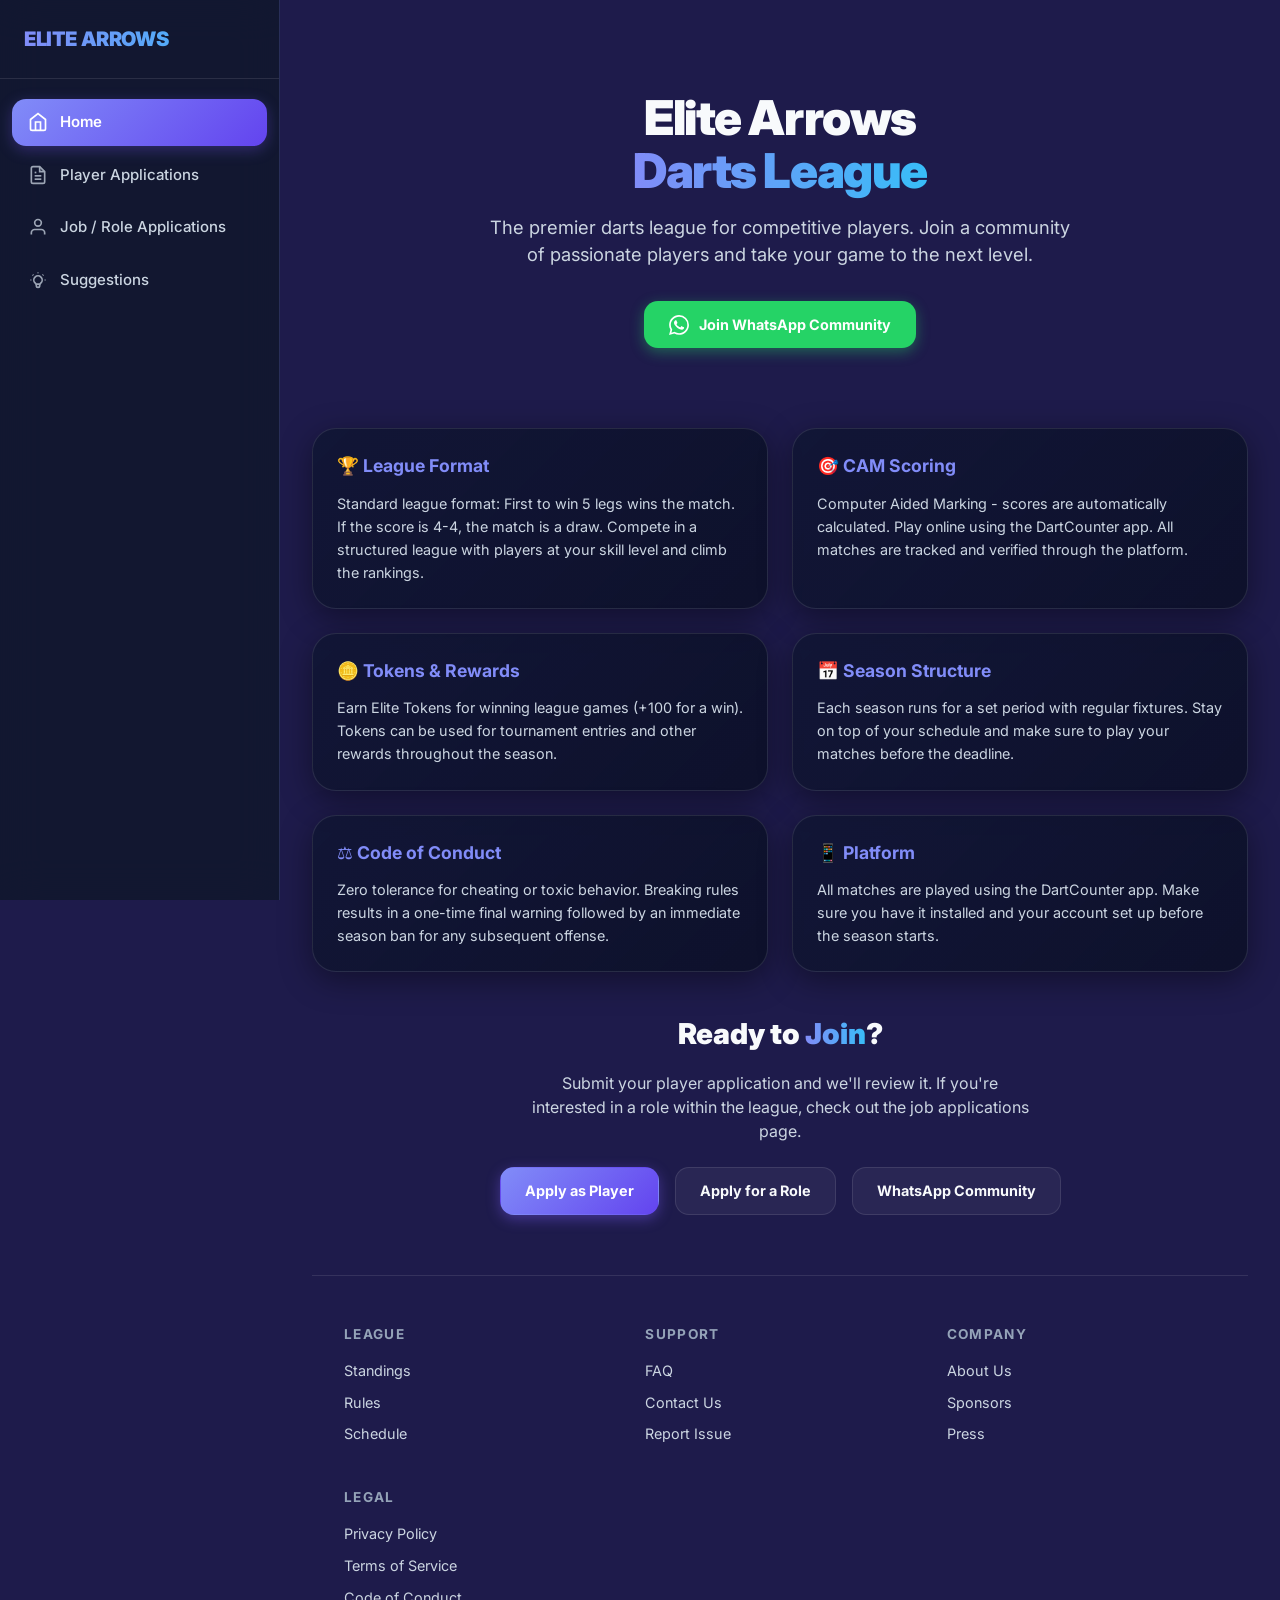
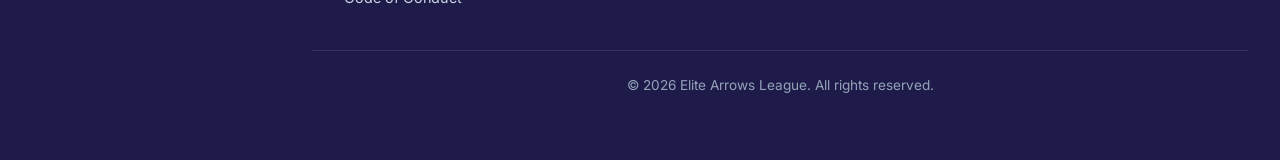
==== commit 9f72eb07: "Add suggestions page with voting, add 4 new roles, remove portfolio field" ====
--- a/index.html
+++ b/index.html
@@ -31,6 +31,10 @@
           <svg class="nav-icon" viewBox="0 0 24 24" fill="none" stroke="currentColor" stroke-width="2"><path d="M20 21v-2a4 4 0 0 0-4-4H8a4 4 0 0 0-4 4v2"/><circle cx="12" cy="7" r="4"/></svg>
           Job / Role Applications
         </a>
+        <a href="suggestions.html" class="nav-item">
+          <svg class="nav-icon" viewBox="0 0 24 24" fill="none" stroke="currentColor" stroke-width="2"><path d="M9.663 17h4.673M12 3v1m6.364 1.636l-.707.707M21 12h-1M4 12H3m3.343-5.657l-.707-.707m2.828 9.9a5 5 0 117.072 0l-.548.547A3.374 3.374 0 0014 18.469V19a2 2 0 11-4 0v-.531c0-.895-.356-1.754-.988-2.386l-.548-.547z"/></svg>
+          Suggestions
+        </a>
       </nav>
     </aside>
 
@@ -45,6 +49,7 @@
       <a href="/" class="nav-item active">Home</a>
       <a href="applications.html" class="nav-item">Player Applications</a>
       <a href="roles.html" class="nav-item">Job / Role Applications</a>
+      <a href="suggestions.html" class="nav-item">Suggestions</a>
     </nav>
 
     <!-- Main Content -->
--- a/styles.css
+++ b/styles.css
@@ -1,30 +1,34 @@
 :root {
-  --bg-primary: #f0f2f5;
-  --bg-secondary: #ffffff;
-  --bg-card: #ffffff;
-  --bg-hover: #e8ecf1;
-  --bg-active: #d1d5db;
-  --text-primary: #111827;
-  --text-secondary: #374151;
-  --text-muted: #6b7280;
-  --accent-primary: #6366f1;
-  --accent-hover: #4f46e5;
-  --accent-cyan: #0891b2;
-  --accent-cyan-glow: rgba(8, 145, 178, 0.3);
-  --accent-purple-glow: rgba(99, 102, 241, 0.3);
+  --bg-primary: #1e1b4b;
+  --bg-secondary: #312e81;
+  --bg-card: rgba(46, 56, 133, 0.65);
+  --bg-hover: rgba(139, 92, 246, 0.2);
+  --bg-active: rgba(139, 92, 246, 0.3);
+  --text-primary: #f8fafc;
+  --text: #f8fafc;
+  --text-secondary: #cbd5e1;
+  --text-muted: #94a3b8;
+  --accent-primary: #818cf8;
+  --accent-hover: #a5b4fc;
+  --accent-cyan: #38bdf8;
+  --accent-cyan-glow: rgba(56, 189, 248, 0.4);
+  --accent-purple-glow: rgba(129, 140, 248, 0.4);
   --success: #10b981;
   --success-bg: rgba(16, 185, 129, 0.12);
   --error: #ef4444;
   --error-bg: rgba(239, 68, 68, 0.12);
   --warning: #f59e0b;
-  --border: #d1d5db;
-  --border-focus: rgba(99, 102, 241, 0.5);
+  --border: rgba(255, 255, 255, 0.1);
+  --border-focus: rgba(124, 92, 252, 0.5);
   --sidebar-width: 280px;
   --header-height: 64px;
+  --bottom-nav-height: 72px;
   --border-radius-sm: 8px;
   --border-radius-md: 14px;
   --border-radius-lg: 24px;
   --container-max: 1200px;
+  --safe-top: env(safe-area-inset-top, 0px);
+  --safe-bottom: env(safe-area-inset-bottom, 0px);
 }
 
 * {
@@ -67,15 +71,18 @@
 /* Sidebar */
 .sidebar {
   width: var(--sidebar-width);
-  background: var(--bg-secondary);
-  border-right: 1px solid var(--border);
+  -webkit-backdrop-filter: blur(20px);
+  backdrop-filter: blur(20px);
+  background: rgba(15, 23, 42, 0.8);
+  border-right: 1px solid rgba(129, 140, 248, 0.2);
   flex-direction: column;
   height: 100vh;
-  position: sticky;
+  position: fixed;
   top: 0;
   left: 0;
   display: flex;
-  z-index: 100;
+  z-index: 1000;
+  transition: transform 0.3s cubic-bezier(0.4, 0, 0.2, 1);
 }
 
 .sidebar-header {
@@ -124,10 +131,10 @@
 }
 
 .nav-item.active {
-  background: linear-gradient(135deg, var(--accent-primary) 0%, #4f46e5 100%);
+  background: linear-gradient(135deg, var(--accent-primary) 0%, #6344ef 100%);
   color: #fff;
   font-weight: 600;
-  box-shadow: 0 4px 15px rgba(99, 102, 241, 0.3);
+  box-shadow: 0 4px 15px rgba(124, 92, 252, 0.3);
 }
 
 .nav-icon {
@@ -143,6 +150,7 @@
 
 /* Main Content */
 .main-content {
+  margin-left: var(--sidebar-width);
   flex: 1;
   max-width: calc(100vw - var(--sidebar-width));
   padding: 32px;
@@ -152,40 +160,51 @@
 /* Mobile menu */
 .mobile-header {
   display: none;
-  height: var(--header-height);
+  height: calc(var(--header-height) + var(--safe-top));
   z-index: 1001;
-  padding: 0 16px;
-  background: var(--bg-secondary);
-  border-bottom: 1px solid var(--border);
+  padding: var(--safe-top) 16px 0;
+  pointer-events: none;
+  background: none;
   justify-content: space-between;
   align-items: center;
-  position: sticky;
+  position: fixed;
   top: 0;
+  left: 0;
+  right: 0;
+}
+
+.mobile-header > * {
+  pointer-events: auto;
 }
 
 .mobile-menu-btn {
-  background: none;
+  -webkit-backdrop-filter: blur(12px);
+  backdrop-filter: blur(12px);
   border: 1px solid var(--border);
-  color: var(--text-primary);
   width: 44px;
   height: 44px;
+  color: var(--accent-cyan);
+  background: rgba(13, 20, 46, 0.8);
   border-radius: 12px;
   display: flex;
   align-items: center;
   justify-content: center;
   cursor: pointer;
   font-size: 1.3rem;
+  box-shadow: 0 4px 12px rgba(0, 0, 0, 0.3);
 }
 
 .mobile-overlay {
   display: none;
   position: fixed;
   inset: 0;
-  background: rgba(0, 0, 0, 0.5);
-  z-index: 200;
+  background: rgba(2, 6, 23, 0.8);
+  z-index: 999;
   opacity: 0;
   pointer-events: none;
   transition: opacity 0.3s;
+  -webkit-backdrop-filter: blur(4px);
+  backdrop-filter: blur(4px);
 }
 
 .mobile-overlay.open {
@@ -202,15 +221,15 @@
   bottom: 0;
   width: 85%;
   max-width: 300px;
-  background: var(--bg-secondary);
-  border-right: 1px solid var(--border);
-  z-index: 201;
+  background: rgba(15, 23, 42, 0.95);
+  border-right: 1px solid var(--accent-primary);
+  z-index: 1001;
   transform: translateX(-100%);
   transition: transform 0.3s cubic-bezier(0.4, 0, 0.2, 1);
   padding: 24px;
   flex-direction: column;
   gap: 8px;
-  box-shadow: 4px 0 20px rgba(0, 0, 0, 0.15);
+  box-shadow: 20px 0 60px rgba(0, 0, 0, 0.8);
 }
 
 .mobile-nav.open {
@@ -259,28 +278,28 @@
 }
 
 .btn-primary {
-  background: linear-gradient(135deg, var(--accent-primary) 0%, #4f46e5 100%);
+  background: linear-gradient(135deg, var(--accent-primary) 0%, #6344ef 100%);
   color: #fff;
-  box-shadow: 0 4px 14px rgba(99, 102, 241, 0.4);
+  box-shadow: 0 4px 14px rgba(124, 92, 252, 0.4);
 }
 
 .btn-primary:hover:not(:disabled) {
   transform: translateY(-1px);
-  box-shadow: 0 6px 20px rgba(99, 102, 241, 0.5);
+  box-shadow: 0 6px 20px rgba(124, 92, 252, 0.5);
 }
 
 .btn-secondary {
   border-color: var(--border);
   color: var(--text-primary);
-  background: transparent;
+  background: rgba(255, 255, 255, 0.05);
 }
 
 .btn-secondary:hover:not(:disabled) {
-  background: var(--bg-hover);
+  background: rgba(255, 255, 255, 0.08);
 }
 
 .btn-cyan {
-  background: linear-gradient(135deg, var(--accent-cyan), #0e7490);
+  background: linear-gradient(135deg, var(--accent-cyan), #0284c7);
   color: #fff;
   font-weight: 800;
   box-shadow: 0 4px 14px var(--accent-cyan-glow);
@@ -305,11 +324,18 @@
 
 /* Cards */
 .card {
-  background: var(--bg-card);
+  -webkit-backdrop-filter: blur(20px);
+  backdrop-filter: blur(20px);
+  background: linear-gradient(135deg, rgba(13, 20, 46, 0.7) 0%, rgba(10, 15, 36, 0.8) 100%);
   border: 1px solid var(--border);
   border-radius: var(--border-radius-lg);
   padding: 28px;
-  box-shadow: 0 1px 3px rgba(0, 0, 0, 0.1);
+  box-shadow: 0 8px 32px rgba(0, 0, 0, 0.4);
+  transition: border-color 0.2s, box-shadow 0.2s;
+}
+
+.card:hover {
+  border-color: rgba(124, 92, 252, 0.3);
 }
 
 .card-title {
@@ -398,37 +424,48 @@
 }
 
 .form-group label {
-  color: var(--accent-cyan);
-  font-size: 0.8rem;
-  font-weight: 700;
-  text-transform: uppercase;
-  letter-spacing: 0.05em;
+  color: var(--text-secondary);
+  font-size: 0.875rem;
+  font-weight: 600;
+  padding-left: 4px;
 }
 
 .form-input {
-  background: var(--bg-secondary);
-  border: 1px solid var(--border);
-  border-radius: var(--border-radius-sm);
-  padding: 12px 16px;
-  color: var(--text-primary);
+  background: #111827 !important;
+  border: 1px solid rgba(255, 255, 255, 0.15) !important;
+  border-radius: var(--border-radius-md);
+  padding: 14px 16px;
+  color: #fff !important;
   font-family: inherit;
-  font-size: 0.95rem;
-  transition: all 0.2s;
+  font-size: 1rem;
+  transition: all 0.25s cubic-bezier(0.4, 0, 0.2, 1);
   outline: none;
+  box-shadow: inset 0 2px 4px rgba(0, 0, 0, 0.3);
+  width: 100%;
 }
 
 .form-input:focus {
-  border-color: var(--accent-primary);
-  box-shadow: 0 0 0 3px var(--border-focus);
+  border-color: var(--accent-primary) !important;
+  box-shadow: 0 0 0 4px var(--border-focus), inset 0 2px 4px rgba(0, 0, 0, 0.3);
+  background: #1f2937 !important;
 }
 
 .form-input::placeholder {
-  color: var(--text-muted);
+  color: rgba(255, 255, 255, 0.4);
+}
+
+.form-input option {
+  background: #111827;
+  color: #fff;
 }
 
 .form-textarea {
   min-height: 120px;
   resize: vertical;
+}
+
+select.form-input {
+  cursor: pointer;
 }
 
 .checkbox-group {
@@ -473,11 +510,11 @@
   border-radius: var(--border-radius-lg);
   overflow: hidden;
   transition: all 0.3s;
+  box-shadow: 0 8px 32px rgba(0, 0, 0, 0.4);
 }
 
 .app-card:hover {
-  border-color: var(--accent-primary);
-  box-shadow: 0 4px 12px rgba(99, 102, 241, 0.15);
+  border-color: rgba(124, 92, 252, 0.3);
 }
 
 .app-card-header {
@@ -486,7 +523,7 @@
   align-items: center;
   padding: 20px 24px;
   border-bottom: 1px solid var(--border);
-  background: #f9fafb;
+  background: rgba(255, 255, 255, 0.03);
 }
 
 .app-name {
@@ -512,21 +549,21 @@
 }
 
 .status-pending {
-  background: #fef3c7;
-  color: #92400e;
-  border: 1px solid #f59e0b;
+  background: rgba(245, 158, 11, 0.12);
+  color: #fbbf24;
+  border: 1px solid rgba(245, 158, 11, 0.3);
 }
 
 .status-approved {
-  background: #d1fae5;
-  color: #065f46;
-  border: 1px solid #10b981;
+  background: rgba(16, 185, 129, 0.12);
+  color: #34d399;
+  border: 1px solid rgba(16, 185, 129, 0.3);
 }
 
 .status-rejected {
-  background: #fee2e2;
-  color: #991b1b;
-  border: 1px solid #ef4444;
+  background: rgba(239, 68, 68, 0.12);
+  color: #f87171;
+  border: 1px solid rgba(239, 68, 68, 0.3);
 }
 
 .app-card-body {
@@ -546,7 +583,7 @@
 
 .app-why-join {
   padding: 12px;
-  background: #f9fafb;
+  background: rgba(255, 255, 255, 0.03);
   border-radius: var(--border-radius-sm);
   margin: 12px 0;
   border-left: 3px solid var(--accent-primary);
@@ -566,16 +603,16 @@
   border-radius: var(--border-radius-lg);
   border: 1px solid var(--border);
   text-align: center;
-  background: var(--bg-card);
+  background: linear-gradient(135deg, rgba(13, 20, 46, 0.7) 0%, rgba(10, 15, 36, 0.8) 100%);
   padding: 32px 24px;
   transition: all 0.3s;
-  box-shadow: 0 1px 3px rgba(0, 0, 0, 0.1);
+  box-shadow: 0 8px 32px rgba(0, 0, 0, 0.4);
 }
 
 .feature-card:hover {
-  border-color: var(--accent-primary);
+  border-color: rgba(124, 92, 252, 0.3);
   transform: translateY(-5px);
-  box-shadow: 0 10px 25px rgba(99, 102, 241, 0.15);
+  box-shadow: 0 10px 30px rgba(124, 92, 252, 0.2);
 }
 
 .feature-icon {
@@ -604,11 +641,11 @@
 }
 
 .league-info-card {
-  background: var(--bg-card);
+  background: linear-gradient(135deg, rgba(13, 20, 46, 0.7) 0%, rgba(10, 15, 36, 0.8) 100%);
   border: 1px solid var(--border);
   border-radius: var(--border-radius-lg);
   padding: 24px;
-  box-shadow: 0 1px 3px rgba(0, 0, 0, 0.1);
+  box-shadow: 0 8px 32px rgba(0, 0, 0, 0.4);
 }
 
 .league-info-card h3 {
@@ -629,7 +666,6 @@
 
 /* Footer */
 .footer {
-  background: var(--bg-secondary);
   border-top: 1px solid var(--border);
   padding: 48px 0 32px;
   margin-top: 60px;
@@ -696,6 +732,45 @@
 .empty-state p {
   color: var(--text-secondary);
   margin-bottom: 24px;
+}
+
+/* Requirement list */
+.requirements-list {
+  list-style: none;
+  padding: 0;
+  margin: 12px 0 0;
+  display: flex;
+  flex-direction: column;
+  gap: 6px;
+}
+
+.requirements-list li {
+  color: var(--text-secondary);
+  font-size: 0.85rem;
+  line-height: 1.5;
+  display: flex;
+  align-items: flex-start;
+  gap: 8px;
+}
+
+.requirements-list li::before {
+  content: "›";
+  color: var(--accent-cyan);
+  font-weight: 700;
+  font-size: 1.2rem;
+  flex-shrink: 0;
+}
+
+/* Tag */
+.tag {
+  display: inline-block;
+  background: rgba(255, 255, 255, 0.06);
+  padding: 4px 10px;
+  border-radius: 99px;
+  font-size: 0.75rem;
+  font-weight: 600;
+  color: var(--text-secondary);
+  border: 1px solid rgba(255, 255, 255, 0.08);
 }
 
 /* Animations */
@@ -730,7 +805,7 @@
   transform: translateY(100px);
   opacity: 0;
   transition: all 0.3s cubic-bezier(0.4, 0, 0.2, 1);
-  z-index: 999;
+  z-index: 9999;
   font-weight: 600;
   display: flex;
   align-items: center;
@@ -751,7 +826,208 @@
   font-size: 1.2rem;
 }
 
+/* Admin styles */
+.admin-container {
+  max-width: 1000px;
+  margin: 0 auto;
+}
+
+.admin-tabs {
+  display: flex;
+  gap: 8px;
+  margin-bottom: 24px;
+  border-bottom: 1px solid var(--border);
+  padding-bottom: 12px;
+}
+
+.admin-tab {
+  background: rgba(255, 255, 255, 0.04);
+  border: 1px solid var(--border);
+  border-radius: var(--border-radius-md);
+  padding: 10px 20px;
+  font-family: inherit;
+  font-size: 0.85rem;
+  font-weight: 600;
+  cursor: pointer;
+  color: var(--text-secondary);
+  transition: all 0.2s;
+}
+
+.admin-tab.active {
+  background: var(--accent-primary);
+  color: #fff;
+  border-color: var(--accent-primary);
+  box-shadow: 0 4px 15px rgba(124, 92, 252, 0.4);
+}
+
+.admin-card {
+  background: linear-gradient(135deg, rgba(13, 20, 46, 0.7) 0%, rgba(10, 15, 36, 0.8) 100%);
+  border: 1px solid var(--border);
+  border-radius: var(--border-radius-lg);
+  padding: 24px;
+  margin-bottom: 24px;
+}
+
+.app-admin-item {
+  padding: 20px;
+  border-bottom: 1px solid var(--border);
+  display: flex;
+  justify-content: space-between;
+  align-items: flex-start;
+  gap: 20px;
+}
+
+.app-admin-item:last-child {
+  border-bottom: none;
+}
+
+.app-admin-info {
+  flex: 1;
+}
+
+.app-admin-info .name {
+  font-size: 1.1rem;
+  font-weight: 700;
+  color: var(--text-primary);
+  margin-bottom: 4px;
+}
+
+.app-admin-info .meta {
+  font-size: 0.85rem;
+  color: var(--text-muted);
+  margin-bottom: 8px;
+}
+
+.app-admin-info .details {
+  font-size: 0.9rem;
+  color: var(--text-secondary);
+  line-height: 1.6;
+}
+
+.app-admin-info .details p {
+  margin: 4px 0;
+}
+
+.app-admin-info .why-join {
+  margin-top: 8px;
+  padding: 10px;
+  background: rgba(255, 255, 255, 0.03);
+  border-radius: var(--border-radius-sm);
+  border-left: 3px solid var(--accent-primary);
+  font-style: italic;
+  color: var(--text-secondary);
+  font-size: 0.9rem;
+}
+
+.app-admin-actions {
+  display: flex;
+  flex-direction: column;
+  gap: 8px;
+  flex-shrink: 0;
+}
+
+.btn-approve {
+  background: var(--success);
+  color: #fff;
+  border: none;
+  padding: 8px 20px;
+  border-radius: var(--border-radius-sm);
+  cursor: pointer;
+  font-weight: 700;
+  font-family: inherit;
+  font-size: 0.8rem;
+}
+
+.btn-reject {
+  background: var(--error);
+  color: #fff;
+  border: none;
+  padding: 8px 20px;
+  border-radius: var(--border-radius-sm);
+  cursor: pointer;
+  font-weight: 700;
+  font-family: inherit;
+  font-size: 0.8rem;
+}
+
+.stats-row {
+  display: grid;
+  grid-template-columns: repeat(4, 1fr);
+  gap: 16px;
+  margin-bottom: 24px;
+}
+
+.admin-stat-card {
+  background: linear-gradient(135deg, rgba(124, 92, 252, 0.1) 0%, rgba(13, 20, 46, 0.8) 100%);
+  border: 1px solid var(--border);
+  border-radius: var(--border-radius-lg);
+  padding: 24px;
+  text-align: center;
+  transition: all 0.3s;
+}
+
+.admin-stat-card:hover {
+  border-color: var(--accent-primary);
+  transform: translateY(-5px);
+  box-shadow: 0 10px 30px rgba(124, 92, 252, 0.2);
+}
+
+.admin-stat-card .stat-number {
+  font-size: 2.5rem;
+  font-weight: 900;
+  color: var(--accent-cyan);
+  letter-spacing: -0.05em;
+  line-height: 1;
+  margin-bottom: 8px;
+}
+
+.admin-stat-card .stat-label {
+  font-size: 0.8rem;
+  color: var(--text-muted);
+  text-transform: uppercase;
+  letter-spacing: 0.05em;
+}
+
+.position-tag {
+  display: inline-block;
+  background: rgba(255, 255, 255, 0.06);
+  padding: 4px 10px;
+  border-radius: 99px;
+  font-size: 0.75rem;
+  font-weight: 600;
+  color: var(--text-secondary);
+  border: 1px solid rgba(255, 255, 255, 0.08);
+}
+
 /* Responsive */
+@media (max-width: 1100px) {
+  .mobile-header {
+    display: flex;
+  }
+
+  .sidebar {
+    transform: translateX(-100%);
+    border-right: 1px solid var(--accent-primary);
+    box-shadow: 20px 0 60px rgba(0, 0, 0, 0.8);
+  }
+
+  .sidebar.open {
+    transform: translateX(0);
+  }
+
+  .mobile-overlay {
+    display: block;
+  }
+
+  .main-content {
+    max-width: 100vw;
+    margin-left: 0;
+    padding: 20px;
+    padding-top: calc(var(--header-height) + 20px + var(--safe-top));
+    padding-bottom: calc(40px + var(--safe-bottom));
+  }
+}
+
 @media (max-width: 1024px) {
   .hero h1 {
     font-size: 2.5rem;
@@ -759,19 +1035,6 @@
 }
 
 @media (max-width: 768px) {
-  .sidebar {
-    display: none;
-  }
-
-  .mobile-header {
-    display: flex;
-  }
-
-  .main-content {
-    max-width: 100vw;
-    padding: 24px 16px;
-  }
-
   .hero {
     padding: 32px 0 24px;
   }
@@ -803,4 +1066,31 @@
   .form-row {
     grid-template-columns: 1fr;
   }
-}
+
+  .stats-row {
+    grid-template-columns: repeat(2, 1fr);
+  }
+
+  .app-admin-item {
+    flex-direction: column;
+  }
+
+  .app-admin-actions {
+    flex-direction: row;
+    width: 100%;
+  }
+
+  .app-admin-actions button {
+    flex: 1;
+  }
+}
+
+@media (max-width: 640px) {
+  .section-title {
+    font-size: 1.8rem;
+  }
+
+  .card {
+    padding: 20px;
+  }
+}
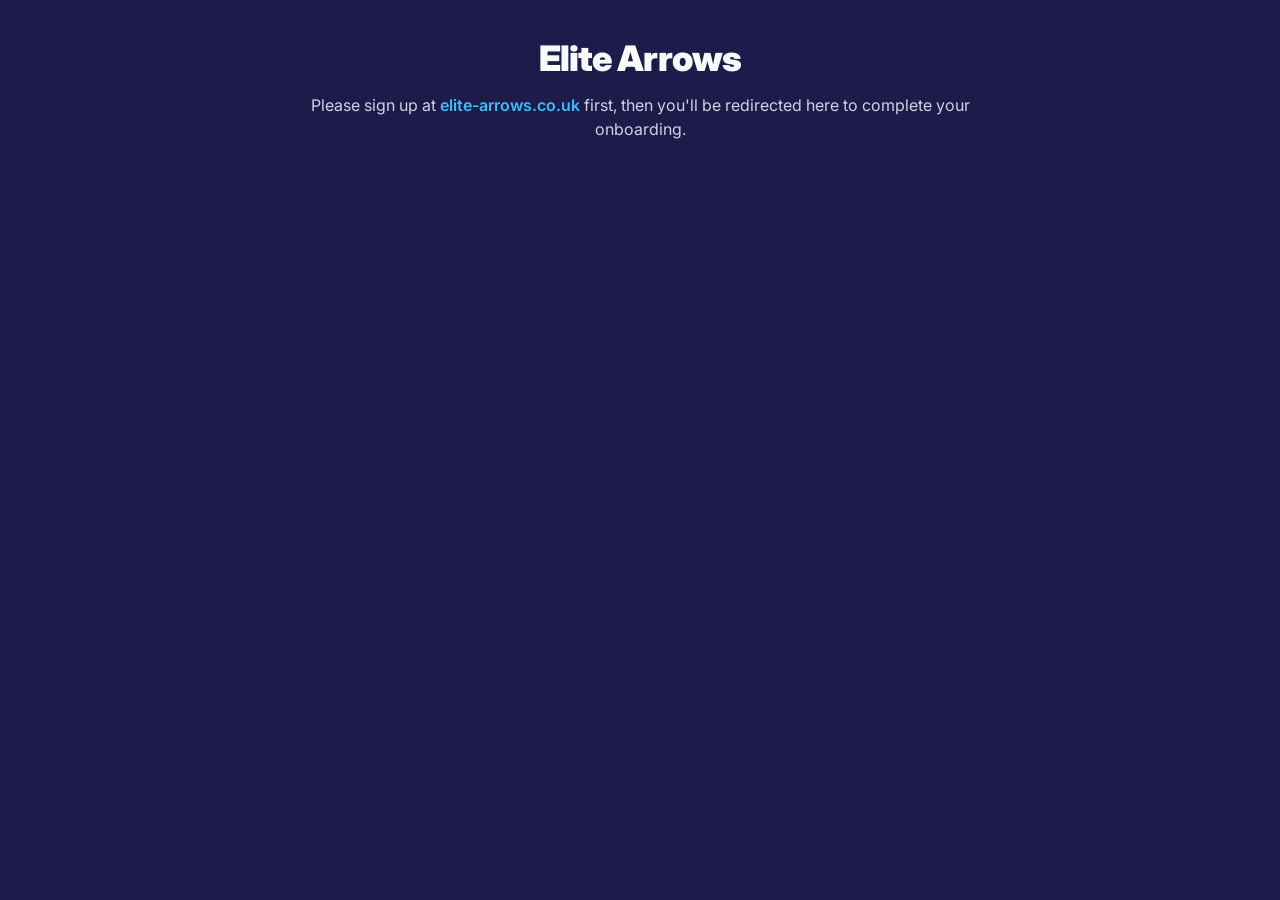
==== commit adb9cabd: "Onboarding gate: index.html is now onboarding page, admin can set onboarding_complete, returning use" ====
--- a/index.html
+++ b/index.html
@@ -3,138 +3,248 @@
 <head>
   <meta charset="UTF-8" />
   <meta name="viewport" content="width=device-width, initial-scale=1.0" />
-  <meta name="theme-color" content="#f0f2f5" />
-  <meta name="description" content="Elite Arrows Darts League - Join the community" />
-  <title>Elite Arrows League</title>
+  <meta name="theme-color" content="#1e1b4b" />
+  <meta name="description" content="Elite Arrows Darts League - Onboarding" />
+  <title>Elite Arrows - Onboarding</title>
   <link rel="preconnect" href="https://fonts.googleapis.com">
   <link rel="preconnect" href="https://fonts.gstatic.com" crossorigin>
   <link href="https://fonts.googleapis.com/css2?family=Inter:wght@300;400;500;600;700;800;900&display=swap" rel="stylesheet">
   <link rel="stylesheet" href="styles.css" />
+  <style>
+    .onboarding-container {
+      max-width: 720px;
+      margin: 0 auto;
+      padding: 40px 0;
+    }
+    .onboarding-header {
+      text-align: center;
+      margin-bottom: 40px;
+    }
+    .onboarding-header h1 {
+      font-size: 2.2rem;
+      font-weight: 900;
+      letter-spacing: -0.03em;
+      margin-bottom: 8px;
+    }
+    .onboarding-header h1 span {
+      background: linear-gradient(to right, var(--accent-primary), var(--accent-cyan));
+      -webkit-text-fill-color: transparent;
+      -webkit-background-clip: text;
+      background-clip: text;
+    }
+    .onboarding-header p {
+      color: var(--text-secondary);
+      font-size: 1rem;
+    }
+    .success-screen {
+      text-align: center;
+      padding: 60px 20px;
+    }
+    .success-screen .success-icon {
+      font-size: 4rem;
+      margin-bottom: 20px;
+    }
+    .success-screen h2 {
+      font-size: 1.8rem;
+      font-weight: 900;
+      color: var(--text-primary);
+      margin-bottom: 12px;
+    }
+    .success-screen p {
+      color: var(--text-secondary);
+      font-size: 1rem;
+      line-height: 1.6;
+      margin-bottom: 24px;
+      max-width: 500px;
+      margin-left: auto;
+      margin-right: auto;
+    }
+    .rejected-screen {
+      text-align: center;
+      padding: 60px 20px;
+    }
+    .rejected-screen .rejected-icon {
+      font-size: 4rem;
+      margin-bottom: 20px;
+    }
+    .rejected-screen h2 {
+      font-size: 1.8rem;
+      font-weight: 900;
+      color: var(--error);
+      margin-bottom: 12px;
+    }
+    .rejected-screen p {
+      color: var(--text-secondary);
+      font-size: 1rem;
+      margin-bottom: 24px;
+    }
+  </style>
 </head>
 <body>
-  <div class="page-wrapper">
-    <!-- Sidebar -->
-    <aside class="sidebar">
-      <div class="sidebar-header">
-        <div class="sidebar-logo">ELITE ARROWS</div>
-      </div>
-      <nav class="sidebar-nav">
-        <a href="/" class="nav-item active">
-          <svg class="nav-icon" viewBox="0 0 24 24" fill="none" stroke="currentColor" stroke-width="2"><path d="M3 9l9-7 9 7v11a2 2 0 0 1-2 2H5a2 2 0 0 1-2-2z"/><polyline points="9 22 9 12 15 12 15 22"/></svg>
-          Home
+  <div class="page-wrapper" style="justify-content: center;">
+    <main style="width: 100%; max-width: 720px; padding: 32px 20px;">
+
+      <!-- Loading -->
+      <div id="loadingScreen" class="onboarding-header" style="display: none;">
+        <p style="color: var(--text-muted);">Loading...</p>
+      </div>
+
+      <!-- No user ID -->
+      <div id="noUserScreen" class="onboarding-header" style="display: none;">
+        <h1>Elite Arrows</h1>
+        <p>Please sign up at <a href="https://elite-arrows.co.uk" style="color: var(--accent-cyan); font-weight: 600;">elite-arrows.co.uk</a> first, then you'll be redirected here to complete your onboarding.</p>
+      </div>
+
+      <!-- Returning existing user -->
+      <div id="returningScreen" class="success-screen" style="display: none;">
+        <div class="success-icon">👋</div>
+        <h2>Welcome Back!</h2>
+        <p>You're already set up. Head over to <strong>elite-arrows.co.uk</strong> to login and access all league features.</p>
+        <a href="https://elite-arrows.co.uk/login" target="_blank" rel="noopener noreferrer" class="btn btn-primary" style="font-size: 1.1rem; padding: 16px 40px;">
+          Login at elite-arrows.co.uk
         </a>
-        <a href="applications.html" class="nav-item">
-          <svg class="nav-icon" viewBox="0 0 24 24" fill="none" stroke="currentColor" stroke-width="2"><path d="M14 2H6a2 2 0 0 0-2 2v16a2 2 0 0 0 2 2h12a2 2 0 0 0 2-2V8z"/><polyline points="14 2 14 8 20 8"/><line x1="16" y1="13" x2="8" y2="13"/><line x1="16" y1="17" x2="8" y2="17"/><polyline points="10 9 9 9 8 9"/></svg>
-          Player Applications
+        <div style="margin-top: 16px;">
+          <a href="applications.html" class="btn btn-secondary">Player Applications</a>
+          <a href="roles.html" class="btn btn-secondary">Job / Role Applications</a>
+          <a href="suggestions.html" class="btn btn-secondary">Suggestions</a>
+        </div>
+      </div>
+
+      <!-- Onboarding Form -->
+      <div id="onboardingForm" style="display: none;">
+        <div class="onboarding-header">
+          <h1>Welcome to <span>Elite Arrows</span></h1>
+          <p>Complete your player application below to join the league. Once approved, you'll be able to login at elite-arrows.co.uk.</p>
+        </div>
+
+        <div class="card">
+          <div class="card-title">
+            <span style="font-size: 1.5rem;">🎯</span>
+            Player Application
+          </div>
+          <form id="onboardingAppForm" class="application-form">
+            <div class="form-row">
+              <div class="form-group">
+                <label for="oFullName">Full Name</label>
+                <input type="text" id="oFullName" class="form-input" placeholder="e.g. John Smith" required>
+              </div>
+              <div class="form-group">
+                <label for="oEmail">Email Address</label>
+                <input type="email" id="oEmail" class="form-input" placeholder="e.g. john@example.com" required>
+              </div>
+            </div>
+            <div class="form-row">
+              <div class="form-group">
+                <label for="oAge">Age</label>
+                <input type="number" id="oAge" class="form-input" placeholder="e.g. 25" min="16" max="99" required>
+              </div>
+              <div class="form-group">
+                <label for="oLocation">City / Location</label>
+                <input type="text" id="oLocation" class="form-input" placeholder="e.g. London, UK" required>
+              </div>
+            </div>
+            <div class="form-row">
+              <div class="form-group">
+                <label for="oDartcounter">DartCounter Username</label>
+                <input type="text" id="oDartcounter" class="form-input" placeholder="e.g. ElitePlayer123" required>
+              </div>
+              <div class="form-group">
+                <label for="oWhatsapp">WhatsApp Phone Number</label>
+                <input type="tel" id="oWhatsapp" class="form-input" placeholder="e.g. +44 7123 456789" required>
+              </div>
+            </div>
+            <div class="form-group">
+              <label for="oExperience">Darts Experience</label>
+              <select id="oExperience" class="form-input" required>
+                <option value="">Select your experience level...</option>
+                <option value="beginner">Beginner - Just starting out</option>
+                <option value="intermediate">Intermediate - Play casually with friends</option>
+                <option value="advanced">Advanced - League or tournament experience</option>
+                <option value="professional">Professional - Competed at a high level</option>
+              </select>
+            </div>
+            <div class="form-group">
+              <label for="oAvgScore">Average Score (3-dart)</label>
+              <input type="number" id="oAvgScore" class="form-input" placeholder="e.g. 60" min="0" max="180" step="0.1">
+            </div>
+            <div class="form-group">
+              <label for="oWhyJoin">Why do you want to join Elite Arrows?</label>
+              <textarea id="oWhyJoin" class="form-input form-textarea" placeholder="Tell us about yourself, your goals, and why you'd be a great addition to the league..." required></textarea>
+            </div>
+            <div class="form-group">
+              <label for="oAvailability">Availability</label>
+              <select id="oAvailability" class="form-input" required>
+                <option value="">Select availability...</option>
+                <option value="weekdays">Weekdays (Mon-Fri)</option>
+                <option value="weekends">Weekends</option>
+                <option value="evenings">Evenings (after 6pm)</option>
+                <option value="flexible">Flexible - Available anytime</option>
+              </select>
+            </div>
+            <div class="form-group">
+              <label for="oReferral">How did you hear about us?</label>
+              <input type="text" id="oReferral" class="form-input" placeholder="e.g. Social media, friend, local pub...">
+            </div>
+            <div class="form-group checkbox-group">
+              <label class="checkbox-label">
+                <input type="checkbox" id="oAgreeTerms" required>
+                <span>I agree to the Elite Arrows League rules and code of conduct</span>
+              </label>
+            </div>
+            <button type="submit" class="btn btn-primary btn-submit">Submit Application</button>
+          </form>
+        </div>
+
+        <!-- Next Steps -->
+        <div class="card" style="margin-top: 24px; border-color: rgba(56, 189, 248, 0.3);">
+          <div class="card-title" style="font-size: 1.1rem;">
+            <span>📋</span>
+            After You Apply
+          </div>
+          <p style="color: var(--text-secondary); font-size: 0.9rem; line-height: 1.6; margin-bottom: 12px;">Once your application is submitted, here's what to do next:</p>
+          <ol style="color: var(--text-secondary); font-size: 0.9rem; line-height: 1.8; padding-left: 20px; margin-bottom: 12px;">
+            <li>Join the <a href="https://chat.whatsapp.com/GNaYyJDxzMADbA1ARI1kne" target="_blank" style="color: var(--accent-cyan); font-weight: 600;">WhatsApp community</a></li>
+            <li>Introduce yourself in the general chat</li>
+            <li>Message any admin, owner, or recruiter for more information about the league</li>
+          </ol>
+          <a href="https://chat.whatsapp.com/GNaYyJDxzMADbA1ARI1kne" target="_blank" rel="noopener noreferrer" class="btn btn-green btn-sm">
+            <svg viewBox="0 0 24 24" width="18" height="18" fill="currentColor" style="flex-shrink: 0;"><path d="M17.472 14.382c-.297-.149-1.758-.867-2.03-.967-.273-.099-.471-.148-.67.15-.197.297-.767.966-.94 1.164-.173.199-.347.223-.644.075-.297-.15-1.255-.463-2.39-1.475-.883-.788-1.48-1.761-1.653-2.059-.173-.297-.018-.458.13-.606.134-.133.298-.347.446-.52.149-.174.198-.298.298-.497.099-.198.05-.371-.025-.52-.075-.149-.669-1.612-.916-2.207-.242-.579-.487-.5-.669-.51-.173-.008-.371-.01-.57-.01-.198 0-.52.074-.792.372-.272.297-1.04 1.016-1.04 2.479 0 1.462 1.065 2.875 1.213 3.074.149.198 2.096 3.2 5.077 4.487.709.306 1.262.489 1.694.625.712.227 1.36.195 1.871.118.571-.085 1.758-.719 2.006-1.413.248-.694.248-1.289.173-1.413-.074-.124-.272-.198-.57-.347m-5.421 7.403h-.004a9.87 9.87 0 01-5.031-1.378l-.361-.214-3.741.982.998-3.648-.235-.374a9.86 9.86 0 01-1.51-5.26c.001-5.45 4.436-9.884 9.888-9.884 2.64 0 5.122 1.03 6.988 2.898a9.825 9.825 0 012.893 6.994c-.003 5.45-4.437 9.884-9.885 9.884m8.413-18.297A11.815 11.815 0 0012.05 0C5.495 0 .16 5.335.157 11.892c0 2.096.547 4.142 1.588 5.945L.057 24l6.305-1.654a11.882 11.882 0 005.683 1.448h.005c6.554 0 11.89-5.335 11.893-11.893a11.821 11.821 0 00-3.48-8.413z"/></svg>
+            Join WhatsApp Community
+          </a>
+        </div>
+      </div>
+
+      <!-- Pending review -->
+      <div id="pendingScreen" class="onboarding-header" style="display: none;">
+        <h1>Application <span>Submitted</span></h1>
+        <p style="max-width: 500px; margin: 0 auto;">Your application is being reviewed by our team. You'll be notified once a decision has been made. Feel free to join the WhatsApp community in the meantime.</p>
+        <div style="margin-top: 24px;">
+          <a href="https://chat.whatsapp.com/GNaYyJDxzMADbA1ARI1kne" target="_blank" rel="noopener noreferrer" class="btn btn-green">
+            Join WhatsApp Community
+          </a>
+        </div>
+      </div>
+
+      <!-- Approved / Onboarding Complete -->
+      <div id="approvedScreen" class="success-screen" style="display: none;">
+        <div class="success-icon">✅</div>
+        <h2>Onboarding Complete!</h2>
+        <p>Your player application has been approved and your onboarding is complete. You can now login to your account at elite-arrows.co.uk and access all league features.</p>
+        <a href="https://elite-arrows.co.uk/login" target="_blank" rel="noopener noreferrer" class="btn btn-primary" style="font-size: 1.1rem; padding: 16px 40px;">
+          Login at elite-arrows.co.uk
         </a>
-        <a href="roles.html" class="nav-item">
-          <svg class="nav-icon" viewBox="0 0 24 24" fill="none" stroke="currentColor" stroke-width="2"><path d="M20 21v-2a4 4 0 0 0-4-4H8a4 4 0 0 0-4 4v2"/><circle cx="12" cy="7" r="4"/></svg>
-          Job / Role Applications
-        </a>
-        <a href="suggestions.html" class="nav-item">
-          <svg class="nav-icon" viewBox="0 0 24 24" fill="none" stroke="currentColor" stroke-width="2"><path d="M9.663 17h4.673M12 3v1m6.364 1.636l-.707.707M21 12h-1M4 12H3m3.343-5.657l-.707-.707m2.828 9.9a5 5 0 117.072 0l-.548.547A3.374 3.374 0 0014 18.469V19a2 2 0 11-4 0v-.531c0-.895-.356-1.754-.988-2.386l-.548-.547z"/></svg>
-          Suggestions
-        </a>
-      </nav>
-    </aside>
-
-    <!-- Mobile Header -->
-    <div class="mobile-header">
-      <div class="sidebar-logo">ELITE ARROWS</div>
-      <button class="mobile-menu-btn" id="menuBtn" aria-label="Menu">☰</button>
-    </div>
-    <div class="mobile-overlay" id="mobileOverlay"></div>
-    <nav class="mobile-nav" id="mobileNav">
-      <div class="sidebar-logo" style="padding: 24px; border-bottom: 1px solid var(--border); margin-bottom: 12px;">ELITE ARROWS</div>
-      <a href="/" class="nav-item active">Home</a>
-      <a href="applications.html" class="nav-item">Player Applications</a>
-      <a href="roles.html" class="nav-item">Job / Role Applications</a>
-      <a href="suggestions.html" class="nav-item">Suggestions</a>
-    </nav>
-
-    <!-- Main Content -->
-    <main class="main-content">
-      <!-- Hero -->
-      <section class="hero animate-fade-in">
-        <h1>Elite Arrows<br><span>Darts League</span></h1>
-        <p>The premier darts league for competitive players. Join a community of passionate players and take your game to the next level.</p>
-        <a href="https://chat.whatsapp.com/GNaYyJDxzMADbA1ARI1kne" target="_blank" rel="noopener noreferrer" class="btn btn-green">
-          <svg viewBox="0 0 24 24" width="20" height="20" fill="currentColor" style="flex-shrink: 0;"><path d="M17.472 14.382c-.297-.149-1.758-.867-2.03-.967-.273-.099-.471-.148-.67.15-.197.297-.767.966-.94 1.164-.173.199-.347.223-.644.075-.297-.15-1.255-.463-2.39-1.475-.883-.788-1.48-1.761-1.653-2.059-.173-.297-.018-.458.13-.606.134-.133.298-.347.446-.52.149-.174.198-.298.298-.497.099-.198.05-.371-.025-.52-.075-.149-.669-1.612-.916-2.207-.242-.579-.487-.5-.669-.51-.173-.008-.371-.01-.57-.01-.198 0-.52.074-.792.372-.272.297-1.04 1.016-1.04 2.479 0 1.462 1.065 2.875 1.213 3.074.149.198 2.096 3.2 5.077 4.487.709.306 1.262.489 1.694.625.712.227 1.36.195 1.871.118.571-.085 1.758-.719 2.006-1.413.248-.694.248-1.289.173-1.413-.074-.124-.272-.198-.57-.347m-5.421 7.403h-.004a9.87 9.87 0 01-5.031-1.378l-.361-.214-3.741.982.998-3.648-.235-.374a9.86 9.86 0 01-1.51-5.26c.001-5.45 4.436-9.884 9.888-9.884 2.64 0 5.122 1.03 6.988 2.898a9.825 9.825 0 012.893 6.994c-.003 5.45-4.437 9.884-9.885 9.884m8.413-18.297A11.815 11.815 0 0012.05 0C5.495 0 .16 5.335.157 11.892c0 2.096.547 4.142 1.588 5.945L.057 24l6.305-1.654a11.882 11.882 0 005.683 1.448h.005c6.554 0 11.89-5.335 11.893-11.893a11.821 11.821 0 00-3.48-8.413z"/></svg>
+      </div>
+
+      <!-- Rejected -->
+      <div id="rejectedScreen" class="rejected-screen" style="display: none;">
+        <div class="rejected-icon">❌</div>
+        <h2>Application Not Approved</h2>
+        <p>Unfortunately your player application was not approved at this time. If you have any questions, please reach out to us via the WhatsApp community.</p>
+        <a href="https://chat.whatsapp.com/GNaYyJDxzMADbA1ARI1kne" target="_blank" rel="noopener noreferrer" class="btn btn-secondary">
           Join WhatsApp Community
         </a>
-      </section>
-
-      <!-- League info -->
-      <section class="league-info animate-slide-up">
-        <div class="league-info-card">
-          <h3>🏆 League Format</h3>
-          <p>Standard league format: First to win 5 legs wins the match. If the score is 4-4, the match is a draw. Compete in a structured league with players at your skill level and climb the rankings.</p>
-        </div>
-        <div class="league-info-card">
-          <h3>🎯 CAM Scoring</h3>
-          <p>Computer Aided Marking - scores are automatically calculated. Play online using the DartCounter app. All matches are tracked and verified through the platform.</p>
-        </div>
-        <div class="league-info-card">
-          <h3>🪙 Tokens & Rewards</h3>
-          <p>Earn Elite Tokens for winning league games (+100 for a win). Tokens can be used for tournament entries and other rewards throughout the season.</p>
-        </div>
-        <div class="league-info-card">
-          <h3>📅 Season Structure</h3>
-          <p>Each season runs for a set period with regular fixtures. Stay on top of your schedule and make sure to play your matches before the deadline.</p>
-        </div>
-        <div class="league-info-card">
-          <h3>⚖️ Code of Conduct</h3>
-          <p>Zero tolerance for cheating or toxic behavior. Breaking rules results in a one-time final warning followed by an immediate season ban for any subsequent offense.</p>
-        </div>
-        <div class="league-info-card">
-          <h3>📱 Platform</h3>
-          <p>All matches are played using the DartCounter app. Make sure you have it installed and your account set up before the season starts.</p>
-        </div>
-      </section>
-
-      <!-- CTA -->
-      <section style="text-align: center; margin: 40px 0;">
-        <h2 style="font-size: 1.8rem; font-weight: 900; margin-bottom: 16px; color: var(--text-primary);">Ready to <span style="background: linear-gradient(to right, var(--accent-primary), var(--accent-cyan)); -webkit-text-fill-color: transparent; -webkit-background-clip: text; background-clip: text;">Join</span>?</h2>
-        <p style="color: var(--text-secondary); margin-bottom: 24px; max-width: 500px; margin-left: auto; margin-right: auto;">Submit your player application and we'll review it. If you're interested in a role within the league, check out the job applications page.</p>
-        <div style="display: flex; gap: 16px; justify-content: center; flex-wrap: wrap;">
-          <a href="applications.html" class="btn btn-primary">Apply as Player</a>
-          <a href="roles.html" class="btn btn-secondary">Apply for a Role</a>
-          <a href="https://chat.whatsapp.com/GNaYyJDxzMADbA1ARI1kne" target="_blank" rel="noopener noreferrer" class="btn btn-secondary">WhatsApp Community</a>
-        </div>
-      </section>
-
-      <!-- Footer -->
-      <footer class="footer">
-        <div class="footer-grid">
-          <div class="footer-col">
-            <h4>League</h4>
-            <a href="#">Standings</a>
-            <a href="#">Rules</a>
-            <a href="#">Schedule</a>
-          </div>
-          <div class="footer-col">
-            <h4>Support</h4>
-            <a href="#">FAQ</a>
-            <a href="#">Contact Us</a>
-            <a href="#">Report Issue</a>
-          </div>
-          <div class="footer-col">
-            <h4>Company</h4>
-            <a href="#">About Us</a>
-            <a href="#">Sponsors</a>
-            <a href="#">Press</a>
-          </div>
-          <div class="footer-col">
-            <h4>Legal</h4>
-            <a href="#">Privacy Policy</a>
-            <a href="#">Terms of Service</a>
-            <a href="#">Code of Conduct</a>
-          </div>
-        </div>
-        <div class="footer-bottom">
-          &copy; 2026 Elite Arrows League. All rights reserved.
-        </div>
-      </footer>
+      </div>
+
     </main>
   </div>
 
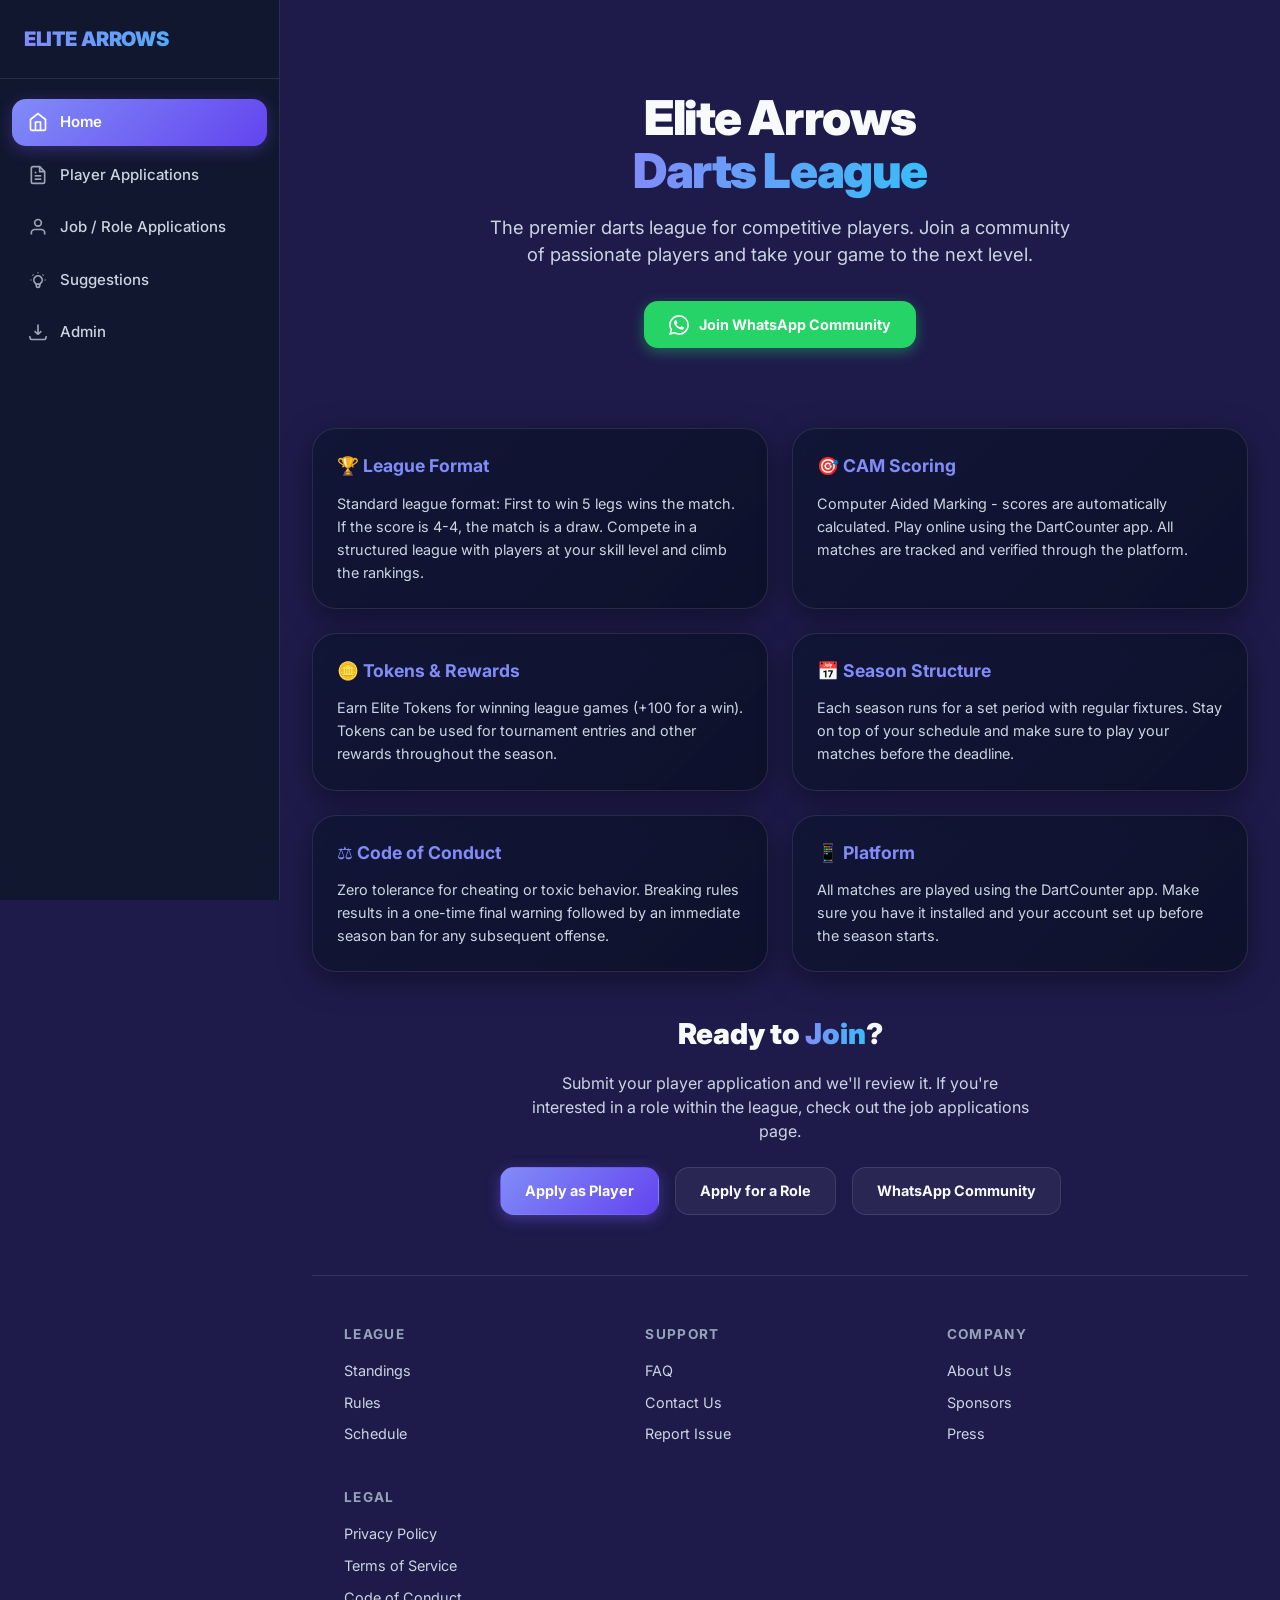
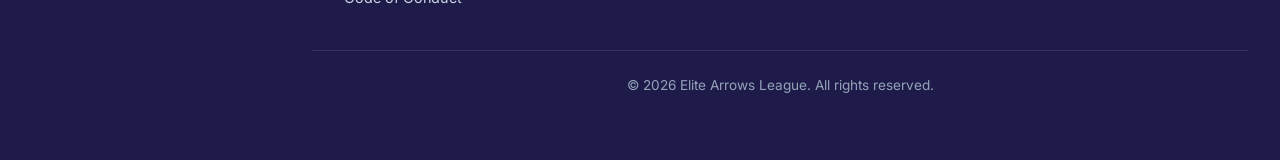
==== commit b2063ccb: "Restore index.html as main league home page, remove onboarding gate" ====
--- a/index.html
+++ b/index.html
@@ -4,247 +4,142 @@
   <meta charset="UTF-8" />
   <meta name="viewport" content="width=device-width, initial-scale=1.0" />
   <meta name="theme-color" content="#1e1b4b" />
-  <meta name="description" content="Elite Arrows Darts League - Onboarding" />
-  <title>Elite Arrows - Onboarding</title>
+  <meta name="description" content="Elite Arrows Darts League - Join the community" />
+  <title>Elite Arrows League</title>
   <link rel="preconnect" href="https://fonts.googleapis.com">
   <link rel="preconnect" href="https://fonts.gstatic.com" crossorigin>
   <link href="https://fonts.googleapis.com/css2?family=Inter:wght@300;400;500;600;700;800;900&display=swap" rel="stylesheet">
   <link rel="stylesheet" href="styles.css" />
-  <style>
-    .onboarding-container {
-      max-width: 720px;
-      margin: 0 auto;
-      padding: 40px 0;
-    }
-    .onboarding-header {
-      text-align: center;
-      margin-bottom: 40px;
-    }
-    .onboarding-header h1 {
-      font-size: 2.2rem;
-      font-weight: 900;
-      letter-spacing: -0.03em;
-      margin-bottom: 8px;
-    }
-    .onboarding-header h1 span {
-      background: linear-gradient(to right, var(--accent-primary), var(--accent-cyan));
-      -webkit-text-fill-color: transparent;
-      -webkit-background-clip: text;
-      background-clip: text;
-    }
-    .onboarding-header p {
-      color: var(--text-secondary);
-      font-size: 1rem;
-    }
-    .success-screen {
-      text-align: center;
-      padding: 60px 20px;
-    }
-    .success-screen .success-icon {
-      font-size: 4rem;
-      margin-bottom: 20px;
-    }
-    .success-screen h2 {
-      font-size: 1.8rem;
-      font-weight: 900;
-      color: var(--text-primary);
-      margin-bottom: 12px;
-    }
-    .success-screen p {
-      color: var(--text-secondary);
-      font-size: 1rem;
-      line-height: 1.6;
-      margin-bottom: 24px;
-      max-width: 500px;
-      margin-left: auto;
-      margin-right: auto;
-    }
-    .rejected-screen {
-      text-align: center;
-      padding: 60px 20px;
-    }
-    .rejected-screen .rejected-icon {
-      font-size: 4rem;
-      margin-bottom: 20px;
-    }
-    .rejected-screen h2 {
-      font-size: 1.8rem;
-      font-weight: 900;
-      color: var(--error);
-      margin-bottom: 12px;
-    }
-    .rejected-screen p {
-      color: var(--text-secondary);
-      font-size: 1rem;
-      margin-bottom: 24px;
-    }
-  </style>
 </head>
 <body>
-  <div class="page-wrapper" style="justify-content: center;">
-    <main style="width: 100%; max-width: 720px; padding: 32px 20px;">
+  <div class="page-wrapper">
+    <!-- Sidebar -->
+    <aside class="sidebar">
+      <div class="sidebar-header">
+        <div class="sidebar-logo">ELITE ARROWS</div>
+      </div>
+      <nav class="sidebar-nav">
+        <a href="/" class="nav-item active">
+          <svg class="nav-icon" viewBox="0 0 24 24" fill="none" stroke="currentColor" stroke-width="2"><path d="M3 9l9-7 9 7v11a2 2 0 0 1-2 2H5a2 2 0 0 1-2-2z"/><polyline points="9 22 9 12 15 12 15 22"/></svg>
+          Home
+        </a>
+        <a href="applications.html" class="nav-item">
+          <svg class="nav-icon" viewBox="0 0 24 24" fill="none" stroke="currentColor" stroke-width="2"><path d="M14 2H6a2 2 0 0 0-2 2v16a2 2 0 0 0 2 2h12a2 2 0 0 0 2-2V8z"/><polyline points="14 2 14 8 20 8"/><line x1="16" y1="13" x2="8" y2="13"/><line x1="16" y1="17" x2="8" y2="17"/><polyline points="10 9 9 9 8 9"/></svg>
+          Player Applications
+        </a>
+        <a href="roles.html" class="nav-item">
+          <svg class="nav-icon" viewBox="0 0 24 24" fill="none" stroke="currentColor" stroke-width="2"><path d="M20 21v-2a4 4 0 0 0-4-4H8a4 4 0 0 0-4 4v2"/><circle cx="12" cy="7" r="4"/></svg>
+          Job / Role Applications
+        </a>
+        <a href="suggestions.html" class="nav-item">
+          <svg class="nav-icon" viewBox="0 0 24 24" fill="none" stroke="currentColor" stroke-width="2"><path d="M9.663 17h4.673M12 3v1m6.364 1.636l-.707.707M21 12h-1M4 12H3m3.343-5.657l-.707-.707m2.828 9.9a5 5 0 117.072 0l-.548.547A3.374 3.374 0 0014 18.469V19a2 2 0 11-4 0v-.531c0-.895-.356-1.754-.988-2.386l-.548-.547z"/></svg>
+          Suggestions
+        </a>
+        <a href="admin.html" class="nav-item">
+          <svg class="nav-icon" viewBox="0 0 24 24" fill="none" stroke="currentColor" stroke-width="2"><path d="M12 15V3m0 12l-4-4m4 4l4-4M2 17l.621 2.485A2 2 0 004.561 21h14.878a2 2 0 001.94-1.515L22 17"/></svg>
+          Admin
+        </a>
+      </nav>
+    </aside>
 
-      <!-- Loading -->
-      <div id="loadingScreen" class="onboarding-header" style="display: none;">
-        <p style="color: var(--text-muted);">Loading...</p>
-      </div>
+    <!-- Mobile Header -->
+    <div class="mobile-header">
+      <div class="sidebar-logo">ELITE ARROWS</div>
+      <button class="mobile-menu-btn" id="menuBtn" aria-label="Menu">☰</button>
+    </div>
+    <div class="mobile-overlay" id="mobileOverlay"></div>
+    <nav class="mobile-nav" id="mobileNav">
+      <div class="sidebar-logo" style="padding: 24px; border-bottom: 1px solid var(--border); margin-bottom: 12px;">ELITE ARROWS</div>
+      <a href="/" class="nav-item active">Home</a>
+      <a href="applications.html" class="nav-item">Player Applications</a>
+      <a href="roles.html" class="nav-item">Job / Role Applications</a>
+      <a href="suggestions.html" class="nav-item">Suggestions</a>
+      <a href="admin.html" class="nav-item">Admin</a>
+    </nav>
 
-      <!-- No user ID -->
-      <div id="noUserScreen" class="onboarding-header" style="display: none;">
-        <h1>Elite Arrows</h1>
-        <p>Please sign up at <a href="https://elite-arrows.co.uk" style="color: var(--accent-cyan); font-weight: 600;">elite-arrows.co.uk</a> first, then you'll be redirected here to complete your onboarding.</p>
-      </div>
-
-      <!-- Returning existing user -->
-      <div id="returningScreen" class="success-screen" style="display: none;">
-        <div class="success-icon">👋</div>
-        <h2>Welcome Back!</h2>
-        <p>You're already set up. Head over to <strong>elite-arrows.co.uk</strong> to login and access all league features.</p>
-        <a href="https://elite-arrows.co.uk/login" target="_blank" rel="noopener noreferrer" class="btn btn-primary" style="font-size: 1.1rem; padding: 16px 40px;">
-          Login at elite-arrows.co.uk
-        </a>
-        <div style="margin-top: 16px;">
-          <a href="applications.html" class="btn btn-secondary">Player Applications</a>
-          <a href="roles.html" class="btn btn-secondary">Job / Role Applications</a>
-          <a href="suggestions.html" class="btn btn-secondary">Suggestions</a>
-        </div>
-      </div>
-
-      <!-- Onboarding Form -->
-      <div id="onboardingForm" style="display: none;">
-        <div class="onboarding-header">
-          <h1>Welcome to <span>Elite Arrows</span></h1>
-          <p>Complete your player application below to join the league. Once approved, you'll be able to login at elite-arrows.co.uk.</p>
-        </div>
-
-        <div class="card">
-          <div class="card-title">
-            <span style="font-size: 1.5rem;">🎯</span>
-            Player Application
-          </div>
-          <form id="onboardingAppForm" class="application-form">
-            <div class="form-row">
-              <div class="form-group">
-                <label for="oFullName">Full Name</label>
-                <input type="text" id="oFullName" class="form-input" placeholder="e.g. John Smith" required>
-              </div>
-              <div class="form-group">
-                <label for="oEmail">Email Address</label>
-                <input type="email" id="oEmail" class="form-input" placeholder="e.g. john@example.com" required>
-              </div>
-            </div>
-            <div class="form-row">
-              <div class="form-group">
-                <label for="oAge">Age</label>
-                <input type="number" id="oAge" class="form-input" placeholder="e.g. 25" min="16" max="99" required>
-              </div>
-              <div class="form-group">
-                <label for="oLocation">City / Location</label>
-                <input type="text" id="oLocation" class="form-input" placeholder="e.g. London, UK" required>
-              </div>
-            </div>
-            <div class="form-row">
-              <div class="form-group">
-                <label for="oDartcounter">DartCounter Username</label>
-                <input type="text" id="oDartcounter" class="form-input" placeholder="e.g. ElitePlayer123" required>
-              </div>
-              <div class="form-group">
-                <label for="oWhatsapp">WhatsApp Phone Number</label>
-                <input type="tel" id="oWhatsapp" class="form-input" placeholder="e.g. +44 7123 456789" required>
-              </div>
-            </div>
-            <div class="form-group">
-              <label for="oExperience">Darts Experience</label>
-              <select id="oExperience" class="form-input" required>
-                <option value="">Select your experience level...</option>
-                <option value="beginner">Beginner - Just starting out</option>
-                <option value="intermediate">Intermediate - Play casually with friends</option>
-                <option value="advanced">Advanced - League or tournament experience</option>
-                <option value="professional">Professional - Competed at a high level</option>
-              </select>
-            </div>
-            <div class="form-group">
-              <label for="oAvgScore">Average Score (3-dart)</label>
-              <input type="number" id="oAvgScore" class="form-input" placeholder="e.g. 60" min="0" max="180" step="0.1">
-            </div>
-            <div class="form-group">
-              <label for="oWhyJoin">Why do you want to join Elite Arrows?</label>
-              <textarea id="oWhyJoin" class="form-input form-textarea" placeholder="Tell us about yourself, your goals, and why you'd be a great addition to the league..." required></textarea>
-            </div>
-            <div class="form-group">
-              <label for="oAvailability">Availability</label>
-              <select id="oAvailability" class="form-input" required>
-                <option value="">Select availability...</option>
-                <option value="weekdays">Weekdays (Mon-Fri)</option>
-                <option value="weekends">Weekends</option>
-                <option value="evenings">Evenings (after 6pm)</option>
-                <option value="flexible">Flexible - Available anytime</option>
-              </select>
-            </div>
-            <div class="form-group">
-              <label for="oReferral">How did you hear about us?</label>
-              <input type="text" id="oReferral" class="form-input" placeholder="e.g. Social media, friend, local pub...">
-            </div>
-            <div class="form-group checkbox-group">
-              <label class="checkbox-label">
-                <input type="checkbox" id="oAgreeTerms" required>
-                <span>I agree to the Elite Arrows League rules and code of conduct</span>
-              </label>
-            </div>
-            <button type="submit" class="btn btn-primary btn-submit">Submit Application</button>
-          </form>
-        </div>
-
-        <!-- Next Steps -->
-        <div class="card" style="margin-top: 24px; border-color: rgba(56, 189, 248, 0.3);">
-          <div class="card-title" style="font-size: 1.1rem;">
-            <span>📋</span>
-            After You Apply
-          </div>
-          <p style="color: var(--text-secondary); font-size: 0.9rem; line-height: 1.6; margin-bottom: 12px;">Once your application is submitted, here's what to do next:</p>
-          <ol style="color: var(--text-secondary); font-size: 0.9rem; line-height: 1.8; padding-left: 20px; margin-bottom: 12px;">
-            <li>Join the <a href="https://chat.whatsapp.com/GNaYyJDxzMADbA1ARI1kne" target="_blank" style="color: var(--accent-cyan); font-weight: 600;">WhatsApp community</a></li>
-            <li>Introduce yourself in the general chat</li>
-            <li>Message any admin, owner, or recruiter for more information about the league</li>
-          </ol>
-          <a href="https://chat.whatsapp.com/GNaYyJDxzMADbA1ARI1kne" target="_blank" rel="noopener noreferrer" class="btn btn-green btn-sm">
-            <svg viewBox="0 0 24 24" width="18" height="18" fill="currentColor" style="flex-shrink: 0;"><path d="M17.472 14.382c-.297-.149-1.758-.867-2.03-.967-.273-.099-.471-.148-.67.15-.197.297-.767.966-.94 1.164-.173.199-.347.223-.644.075-.297-.15-1.255-.463-2.39-1.475-.883-.788-1.48-1.761-1.653-2.059-.173-.297-.018-.458.13-.606.134-.133.298-.347.446-.52.149-.174.198-.298.298-.497.099-.198.05-.371-.025-.52-.075-.149-.669-1.612-.916-2.207-.242-.579-.487-.5-.669-.51-.173-.008-.371-.01-.57-.01-.198 0-.52.074-.792.372-.272.297-1.04 1.016-1.04 2.479 0 1.462 1.065 2.875 1.213 3.074.149.198 2.096 3.2 5.077 4.487.709.306 1.262.489 1.694.625.712.227 1.36.195 1.871.118.571-.085 1.758-.719 2.006-1.413.248-.694.248-1.289.173-1.413-.074-.124-.272-.198-.57-.347m-5.421 7.403h-.004a9.87 9.87 0 01-5.031-1.378l-.361-.214-3.741.982.998-3.648-.235-.374a9.86 9.86 0 01-1.51-5.26c.001-5.45 4.436-9.884 9.888-9.884 2.64 0 5.122 1.03 6.988 2.898a9.825 9.825 0 012.893 6.994c-.003 5.45-4.437 9.884-9.885 9.884m8.413-18.297A11.815 11.815 0 0012.05 0C5.495 0 .16 5.335.157 11.892c0 2.096.547 4.142 1.588 5.945L.057 24l6.305-1.654a11.882 11.882 0 005.683 1.448h.005c6.554 0 11.89-5.335 11.893-11.893a11.821 11.821 0 00-3.48-8.413z"/></svg>
-            Join WhatsApp Community
-          </a>
-        </div>
-      </div>
-
-      <!-- Pending review -->
-      <div id="pendingScreen" class="onboarding-header" style="display: none;">
-        <h1>Application <span>Submitted</span></h1>
-        <p style="max-width: 500px; margin: 0 auto;">Your application is being reviewed by our team. You'll be notified once a decision has been made. Feel free to join the WhatsApp community in the meantime.</p>
-        <div style="margin-top: 24px;">
-          <a href="https://chat.whatsapp.com/GNaYyJDxzMADbA1ARI1kne" target="_blank" rel="noopener noreferrer" class="btn btn-green">
-            Join WhatsApp Community
-          </a>
-        </div>
-      </div>
-
-      <!-- Approved / Onboarding Complete -->
-      <div id="approvedScreen" class="success-screen" style="display: none;">
-        <div class="success-icon">✅</div>
-        <h2>Onboarding Complete!</h2>
-        <p>Your player application has been approved and your onboarding is complete. You can now login to your account at elite-arrows.co.uk and access all league features.</p>
-        <a href="https://elite-arrows.co.uk/login" target="_blank" rel="noopener noreferrer" class="btn btn-primary" style="font-size: 1.1rem; padding: 16px 40px;">
-          Login at elite-arrows.co.uk
-        </a>
-      </div>
-
-      <!-- Rejected -->
-      <div id="rejectedScreen" class="rejected-screen" style="display: none;">
-        <div class="rejected-icon">❌</div>
-        <h2>Application Not Approved</h2>
-        <p>Unfortunately your player application was not approved at this time. If you have any questions, please reach out to us via the WhatsApp community.</p>
-        <a href="https://chat.whatsapp.com/GNaYyJDxzMADbA1ARI1kne" target="_blank" rel="noopener noreferrer" class="btn btn-secondary">
+    <!-- Main Content -->
+    <main class="main-content">
+      <!-- Hero -->
+      <section class="hero animate-fade-in">
+        <h1>Elite Arrows<br><span>Darts League</span></h1>
+        <p>The premier darts league for competitive players. Join a community of passionate players and take your game to the next level.</p>
+        <a href="https://chat.whatsapp.com/GNaYyJDxzMADbA1ARI1kne" target="_blank" rel="noopener noreferrer" class="btn btn-green">
+          <svg viewBox="0 0 24 24" width="20" height="20" fill="currentColor" style="flex-shrink: 0;"><path d="M17.472 14.382c-.297-.149-1.758-.867-2.03-.967-.273-.099-.471-.148-.67.15-.197.297-.767.966-.94 1.164-.173.199-.347.223-.644.075-.297-.15-1.255-.463-2.39-1.475-.883-.788-1.48-1.761-1.653-2.059-.173-.297-.018-.458.13-.606.134-.133.298-.347.446-.52.149-.174.198-.298.298-.497.099-.198.05-.371-.025-.52-.075-.149-.669-1.612-.916-2.207-.242-.579-.487-.5-.669-.51-.173-.008-.371-.01-.57-.01-.198 0-.52.074-.792.372-.272.297-1.04 1.016-1.04 2.479 0 1.462 1.065 2.875 1.213 3.074.149.198 2.096 3.2 5.077 4.487.709.306 1.262.489 1.694.625.712.227 1.36.195 1.871.118.571-.085 1.758-.719 2.006-1.413.248-.694.248-1.289.173-1.413-.074-.124-.272-.198-.57-.347m-5.421 7.403h-.004a9.87 9.87 0 01-5.031-1.378l-.361-.214-3.741.982.998-3.648-.235-.374a9.86 9.86 0 01-1.51-5.26c.001-5.45 4.436-9.884 9.888-9.884 2.64 0 5.122 1.03 6.988 2.898a9.825 9.825 0 012.893 6.994c-.003 5.45-4.437 9.884-9.885 9.884m8.413-18.297A11.815 11.815 0 0012.05 0C5.495 0 .16 5.335.157 11.892c0 2.096.547 4.142 1.588 5.945L.057 24l6.305-1.654a11.882 11.882 0 005.683 1.448h.005c6.554 0 11.89-5.335 11.893-11.893a11.821 11.821 0 00-3.48-8.413z"/></svg>
           Join WhatsApp Community
         </a>
-      </div>
+      </section>
 
+      <!-- League info -->
+      <section class="league-info animate-slide-up">
+        <div class="league-info-card">
+          <h3>🏆 League Format</h3>
+          <p>Standard league format: First to win 5 legs wins the match. If the score is 4-4, the match is a draw. Compete in a structured league with players at your skill level and climb the rankings.</p>
+        </div>
+        <div class="league-info-card">
+          <h3>🎯 CAM Scoring</h3>
+          <p>Computer Aided Marking - scores are automatically calculated. Play online using the DartCounter app. All matches are tracked and verified through the platform.</p>
+        </div>
+        <div class="league-info-card">
+          <h3>🪙 Tokens & Rewards</h3>
+          <p>Earn Elite Tokens for winning league games (+100 for a win). Tokens can be used for tournament entries and other rewards throughout the season.</p>
+        </div>
+        <div class="league-info-card">
+          <h3>📅 Season Structure</h3>
+          <p>Each season runs for a set period with regular fixtures. Stay on top of your schedule and make sure to play your matches before the deadline.</p>
+        </div>
+        <div class="league-info-card">
+          <h3>⚖️ Code of Conduct</h3>
+          <p>Zero tolerance for cheating or toxic behavior. Breaking rules results in a one-time final warning followed by an immediate season ban for any subsequent offense.</p>
+        </div>
+        <div class="league-info-card">
+          <h3>📱 Platform</h3>
+          <p>All matches are played using the DartCounter app. Make sure you have it installed and your account set up before the season starts.</p>
+        </div>
+      </section>
+
+      <!-- CTA -->
+      <section style="text-align: center; margin: 40px 0;">
+        <h2 style="font-size: 1.8rem; font-weight: 900; margin-bottom: 16px; color: var(--text-primary);">Ready to <span style="background: linear-gradient(to right, var(--accent-primary), var(--accent-cyan)); -webkit-text-fill-color: transparent; -webkit-background-clip: text; background-clip: text;">Join</span>?</h2>
+        <p style="color: var(--text-secondary); margin-bottom: 24px; max-width: 500px; margin-left: auto; margin-right: auto;">Submit your player application and we'll review it. If you're interested in a role within the league, check out the job applications page.</p>
+        <div style="display: flex; gap: 16px; justify-content: center; flex-wrap: wrap;">
+          <a href="applications.html" class="btn btn-primary">Apply as Player</a>
+          <a href="roles.html" class="btn btn-secondary">Apply for a Role</a>
+          <a href="https://chat.whatsapp.com/GNaYyJDxzMADbA1ARI1kne" target="_blank" rel="noopener noreferrer" class="btn btn-secondary">WhatsApp Community</a>
+        </div>
+      </section>
+
+      <!-- Footer -->
+      <footer class="footer">
+        <div class="footer-grid">
+          <div class="footer-col">
+            <h4>League</h4>
+            <a href="#">Standings</a>
+            <a href="#">Rules</a>
+            <a href="#">Schedule</a>
+          </div>
+          <div class="footer-col">
+            <h4>Support</h4>
+            <a href="#">FAQ</a>
+            <a href="#">Contact Us</a>
+            <a href="#">Report Issue</a>
+          </div>
+          <div class="footer-col">
+            <h4>Company</h4>
+            <a href="#">About Us</a>
+            <a href="#">Sponsors</a>
+            <a href="#">Press</a>
+          </div>
+          <div class="footer-col">
+            <h4>Legal</h4>
+            <a href="#">Privacy Policy</a>
+            <a href="#">Terms of Service</a>
+            <a href="#">Code of Conduct</a>
+          </div>
+        </div>
+        <div class="footer-bottom">
+          &copy; 2026 Elite Arrows League. All rights reserved.
+        </div>
+      </footer>
     </main>
   </div>
 
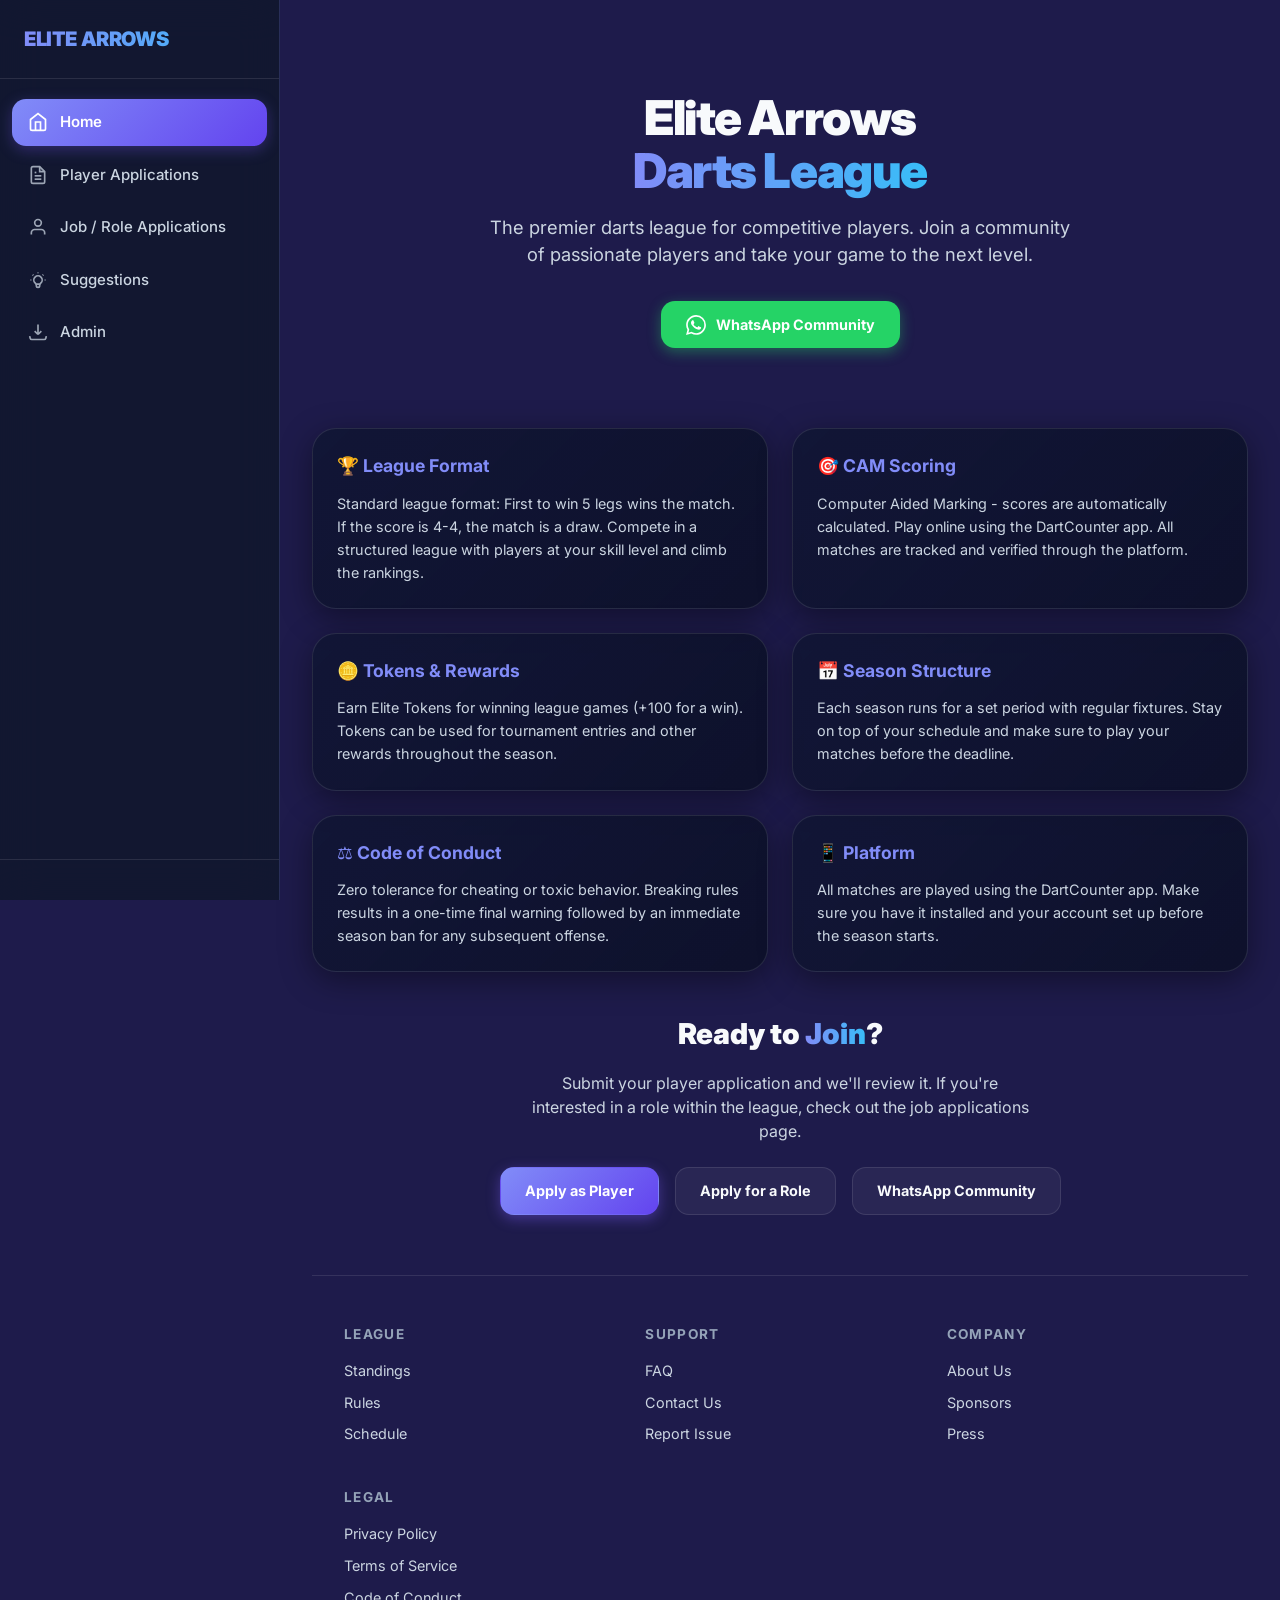
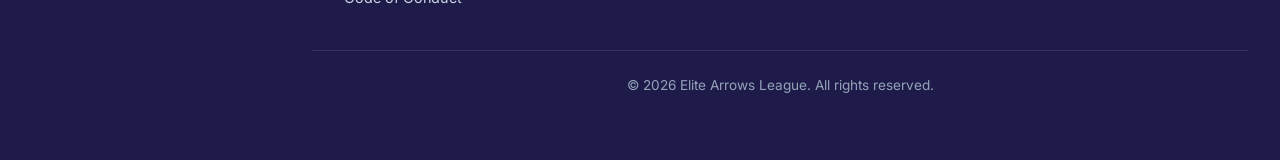
==== commit ae47cf05: "Integrate login for applicants and link applications to user email" ====
--- a/index.html
+++ b/index.html
@@ -40,6 +40,11 @@
           Admin
         </a>
       </nav>
+
+      <!-- Auth Sidebar Footer -->
+      <div id="sidebarAuth" class="sidebar-footer">
+        <!-- Will be populated by JS -->
+      </div>
     </aside>
 
     <!-- Mobile Header -->
@@ -63,10 +68,12 @@
       <section class="hero animate-fade-in">
         <h1>Elite Arrows<br><span>Darts League</span></h1>
         <p>The premier darts league for competitive players. Join a community of passionate players and take your game to the next level.</p>
-        <a href="https://chat.whatsapp.com/GNaYyJDxzMADbA1ARI1kne" target="_blank" rel="noopener noreferrer" class="btn btn-green">
-          <svg viewBox="0 0 24 24" width="20" height="20" fill="currentColor" style="flex-shrink: 0;"><path d="M17.472 14.382c-.297-.149-1.758-.867-2.03-.967-.273-.099-.471-.148-.67.15-.197.297-.767.966-.94 1.164-.173.199-.347.223-.644.075-.297-.15-1.255-.463-2.39-1.475-.883-.788-1.48-1.761-1.653-2.059-.173-.297-.018-.458.13-.606.134-.133.298-.347.446-.52.149-.174.198-.298.298-.497.099-.198.05-.371-.025-.52-.075-.149-.669-1.612-.916-2.207-.242-.579-.487-.5-.669-.51-.173-.008-.371-.01-.57-.01-.198 0-.52.074-.792.372-.272.297-1.04 1.016-1.04 2.479 0 1.462 1.065 2.875 1.213 3.074.149.198 2.096 3.2 5.077 4.487.709.306 1.262.489 1.694.625.712.227 1.36.195 1.871.118.571-.085 1.758-.719 2.006-1.413.248-.694.248-1.289.173-1.413-.074-.124-.272-.198-.57-.347m-5.421 7.403h-.004a9.87 9.87 0 01-5.031-1.378l-.361-.214-3.741.982.998-3.648-.235-.374a9.86 9.86 0 01-1.51-5.26c.001-5.45 4.436-9.884 9.888-9.884 2.64 0 5.122 1.03 6.988 2.898a9.825 9.825 0 012.893 6.994c-.003 5.45-4.437 9.884-9.885 9.884m8.413-18.297A11.815 11.815 0 0012.05 0C5.495 0 .16 5.335.157 11.892c0 2.096.547 4.142 1.588 5.945L.057 24l6.305-1.654a11.882 11.882 0 005.683 1.448h.005c6.554 0 11.89-5.335 11.893-11.893a11.821 11.821 0 00-3.48-8.413z"/></svg>
-          Join WhatsApp Community
-        </a>
+        <div id="heroActions" style="display: flex; gap: 16px; justify-content: center; flex-wrap: wrap;">
+          <a href="https://chat.whatsapp.com/GNaYyJDxzMADbA1ARI1kne" target="_blank" rel="noopener noreferrer" class="btn btn-green">
+            <svg viewBox="0 0 24 24" width="20" height="20" fill="currentColor" style="flex-shrink: 0;"><path d="M17.472 14.382c-.297-.149-1.758-.867-2.03-.967-.273-.099-.471-.148-.67.15-.197.297-.767.966-.94 1.164-.173.199-.347.223-.644.075-.297-.15-1.255-.463-2.39-1.475-.883-.788-1.48-1.761-1.653-2.059-.173-.297-.018-.458.13-.606.134-.133.298-.347.446-.52.149-.174.198-.298.298-.497.099-.198.05-.371-.025-.52-.075-.149-.669-1.612-.916-2.207-.242-.579-.487-.5-.669-.51-.173-.008-.371-.01-.57-.01-.198 0-.52.074-.792.372-.272.297-1.04 1.016-1.04 2.479 0 1.462 1.065 2.875 1.213 3.074.149.198 2.096 3.2 5.077 4.487.709.306 1.262.489 1.694.625.712.227 1.36.195 1.871.118.571-.085 1.758-.719 2.006-1.413.248-.694.248-1.289.173-1.413-.074-.124-.272-.198-.57-.347m-5.421 7.403h-.004a9.87 9.87 0 01-5.031-1.378l-.361-.214-3.741.982.998-3.648-.235-.374a9.86 9.86 0 01-1.51-5.26c.001-5.45 4.436-9.884 9.888-9.884 2.64 0 5.122 1.03 6.988 2.898a9.825 9.825 0 012.893 6.994c-.003 5.45-4.437 9.884-9.885 9.884m8.413-18.297A11.815 11.815 0 0012.05 0C5.495 0 .16 5.335.157 11.892c0 2.096.547 4.142 1.588 5.945L.057 24l6.305-1.654a11.882 11.882 0 005.683 1.448h.005c6.554 0 11.89-5.335 11.893-11.893a11.821 11.821 0 00-3.48-8.413z"/></svg>
+            WhatsApp Community
+          </a>
+        </div>
       </section>
 
       <!-- League info -->
@@ -143,9 +150,28 @@
     </main>
   </div>
 
+  <!-- Auth Modal -->
+  <div id="authModal" class="modal-overlay">
+    <div class="modal-card animate-slide-up" style="max-width: 400px;">
+      <h2 class="modal-title">Member <span>Login</span></h2>
+      <p class="modal-text">Login with your Elite Arrows account to apply or check status.</p>
+
+      <div class="application-form">
+        <div class="form-group">
+          <input type="email" id="loginEmail" class="form-input" placeholder="Email Address">
+        </div>
+        <div class="form-group">
+          <input type="password" id="loginPassword" class="form-input" placeholder="Password">
+        </div>
+        <button class="btn btn-primary btn-submit" id="doLogin">Login</button>
+        <button class="btn btn-secondary modal-btn" id="closeAuthModal" style="margin-top: 12px;">Cancel</button>
+      </div>
+    </div>
+  </div>
+
   <!-- Toast -->
   <div class="toast" id="toast"></div>
 
-  <script src="script.js"></script>
+  <script type="module" src="script.js"></script>
 </body>
 </html>
--- a/styles.css
+++ b/styles.css
@@ -106,6 +106,43 @@
   overflow-y: auto;
 }
 
+.sidebar-footer {
+  border-top: 1px solid var(--border);
+  padding: 20px;
+}
+
+.auth-user-card {
+  display: flex;
+  align-items: center;
+  gap: 12px;
+  padding: 10px;
+  background: rgba(255, 255, 255, 0.03);
+  border-radius: var(--border-radius-md);
+  margin-bottom: 12px;
+}
+
+.auth-user-info {
+  flex: 1;
+  min-width: 0;
+}
+
+.auth-user-email {
+  font-size: 0.8rem;
+  color: var(--text-muted);
+  white-space: nowrap;
+  overflow: hidden;
+  text-overflow: ellipsis;
+  display: block;
+}
+
+.auth-status-dot {
+  width: 8px;
+  height: 8px;
+  background: var(--success);
+  border-radius: 50%;
+  box-shadow: 0 0 8px var(--success);
+}
+
 .nav-item {
   color: var(--text-secondary);
   border-radius: var(--border-radius-md);
@@ -999,6 +1036,86 @@
   border: 1px solid rgba(255, 255, 255, 0.08);
 }
 
+/* Modal */
+.modal-overlay {
+  position: fixed;
+  inset: 0;
+  background: rgba(2, 6, 23, 0.85);
+  -webkit-backdrop-filter: blur(8px);
+  backdrop-filter: blur(8px);
+  display: flex;
+  align-items: center;
+  justify-content: center;
+  z-index: 9999;
+  opacity: 0;
+  pointer-events: none;
+  transition: opacity 0.3s ease;
+  padding: 20px;
+}
+
+.modal-overlay.show {
+  opacity: 1;
+  pointer-events: auto;
+}
+
+.modal-card {
+  background: linear-gradient(135deg, #1e1b4b 0%, #312e81 100%);
+  border: 1px solid rgba(129, 140, 248, 0.3);
+  border-radius: 24px;
+  width: 100%;
+  max-width: 500px;
+  padding: 40px;
+  text-align: center;
+  box-shadow: 0 25px 50px -12px rgba(0, 0, 0, 0.5);
+  transform: translateY(20px);
+  transition: transform 0.3s ease;
+}
+
+.modal-overlay.show .modal-card {
+  transform: translateY(0);
+}
+
+.modal-icon {
+  width: 80px;
+  height: 80px;
+  border-radius: 50%;
+  display: flex;
+  align-items: center;
+  justify-content: center;
+  margin: 0 auto 24px;
+  font-size: 2.5rem;
+}
+
+.modal-icon.success {
+  background: rgba(16, 185, 129, 0.15);
+  color: #34d399;
+  border: 2px solid rgba(16, 185, 129, 0.3);
+}
+
+.modal-icon.error {
+  background: rgba(239, 68, 68, 0.15);
+  color: #f87171;
+  border: 2px solid rgba(239, 68, 68, 0.3);
+}
+
+.modal-title {
+  font-size: 1.75rem;
+  font-weight: 900;
+  margin-bottom: 16px;
+  color: #fff;
+}
+
+.modal-text {
+  color: var(--text-secondary);
+  font-size: 1.1rem;
+  line-height: 1.6;
+  margin-bottom: 32px;
+}
+
+.modal-btn {
+  width: 100%;
+}
+
 /* Responsive */
 @media (max-width: 1100px) {
   .mobile-header {
